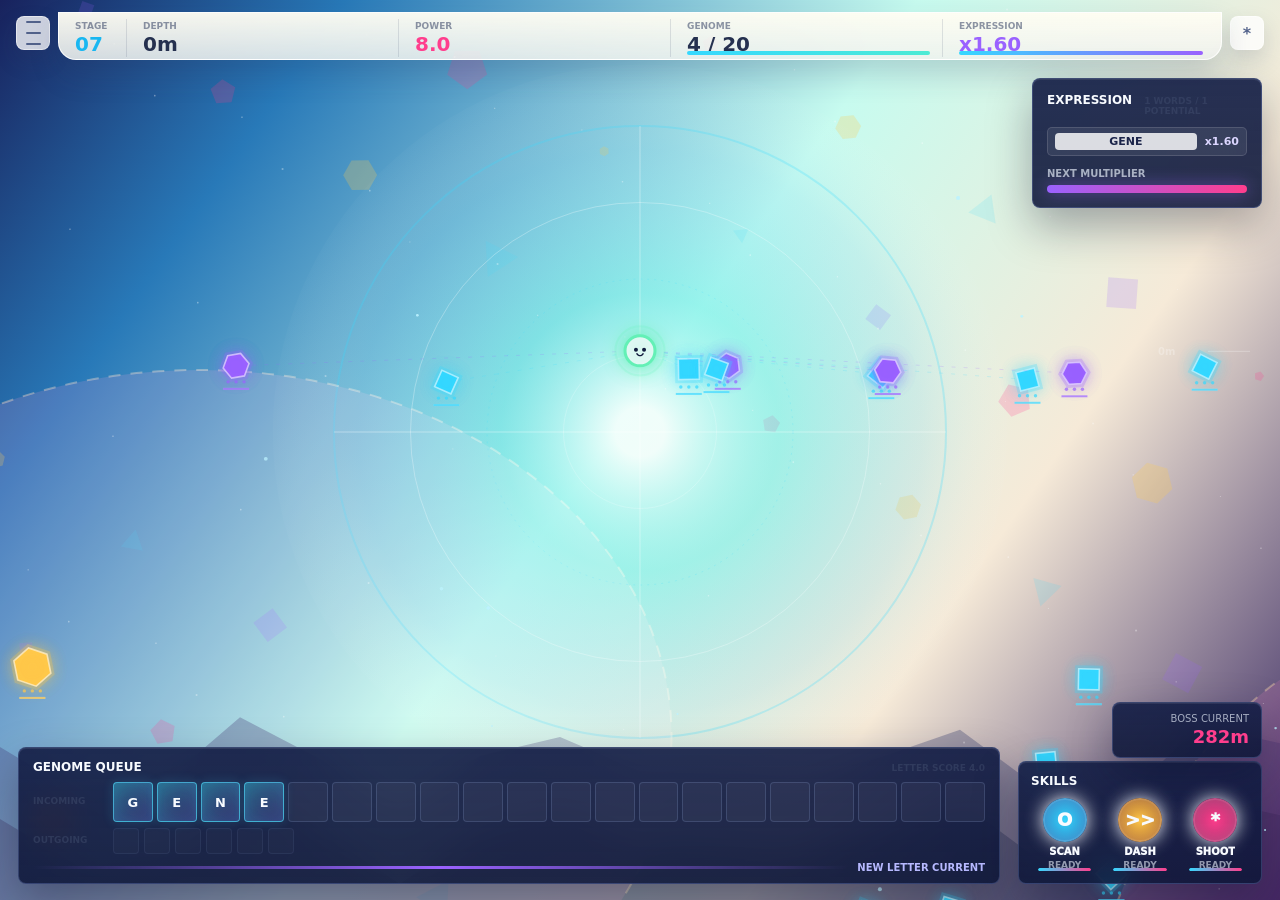
==== index.html @ 0c5cd32d "Add recommendation system core" ====
<!doctype html>
<html lang="en">
<head>
  <meta charset="utf-8">
  <meta name="viewport" content="width=device-width, initial-scale=1">
  <title>Gene Current Arcade</title>
  <link rel="stylesheet" href="styles.css">
</head>
<body>
  <main class="game-shell">
    <canvas id="gameCanvas" aria-label="Gene Current game canvas"></canvas>

    <button class="hud corner-button menu-button" type="button" aria-label="Menu">
      <span></span><span></span><span></span>
    </button>
    <button class="hud corner-button settings-button" type="button" aria-label="Settings">*</button>

    <section class="hud hud-top" aria-label="Run status">
      <div class="stage-badge">
        <span>Stage</span>
        <strong>07</strong>
      </div>
      <div class="metric metric-depth">
        <span>Depth</span>
        <strong id="depthValue">0m</strong>
      </div>
      <div class="metric metric-power">
        <span>Power</span>
        <strong id="combatValue">1.0</strong>
      </div>
      <div class="metric metric-genome">
        <span>Genome</span>
        <strong id="capacityValue">0 / 20</strong>
      </div>
      <div class="metric metric-expression accent">
        <span>Expression</span>
        <strong id="multiplierValue">x1.00</strong>
      </div>
    </section>

    <section class="hud word-panel" aria-label="Expression panel">
      <div class="panel-title">
        <span>Expression</span>
        <small id="wordSummary">none yet</small>
      </div>
      <div id="wordList" class="word-list"></div>
      <div class="expression-footer">
        <span>Next multiplier</span>
        <i></i>
      </div>
    </section>

    <section class="hud genome-panel" aria-label="Genome queue">
      <div class="panel-title genome-title">
        <span>Genome Queue</span>
        <small id="letterHint">scan, choose, descend</small>
      </div>
      <div class="queue-row">
        <span class="queue-label">Incoming</span>
        <div id="genomeSlots" class="genome-slots"></div>
      </div>
      <div class="queue-row outgoing-row">
        <span class="queue-label">Outgoing</span>
        <div class="ghost-slots" aria-hidden="true">
          <span></span><span></span><span></span><span></span><span></span><span></span>
        </div>
      </div>
      <div class="letter-timer"><i></i><span>new letter current</span></div>
    </section>

    <section class="hud ability-panel" aria-label="Abilities">
      <div class="panel-title ability-title"><span>Skills</span></div>
      <button class="ability scan-ability" id="scanButton" type="button" data-ability="scan">
        <span class="icon">O</span>
        <span class="label">Scan</span>
        <span class="cooldown" id="scanCooldown">ready</span>
        <span class="meter"><i></i></span>
      </button>
      <button class="ability dash-ability" id="dashButton" type="button" data-ability="dash">
        <span class="icon">&gt;&gt;</span>
        <span class="label">Dash</span>
        <span class="cooldown" id="dashCooldown">ready</span>
        <span class="meter"><i></i></span>
      </button>
      <button class="ability shot-ability" id="shotButton" type="button" data-ability="shot">
        <span class="icon">*</span>
        <span class="label">Shoot</span>
        <span class="cooldown" id="shotCooldown">ready</span>
        <span class="meter"><i></i></span>
      </button>
    </section>

    <section class="hud boss-panel" id="bossPanel" aria-label="Boss alert">
      <span>Boss Current</span>
      <strong id="bossStatus">300m</strong>
    </section>

    <section class="toast-stack" id="toastStack" aria-live="polite"></section>

    <section class="evolution-modal" id="evolutionModal" aria-label="Evolution result">
      <div class="evolution-card">
        <small>Evolution Current</small>
        <h1 id="evolutionTitle">Genome Expanded</h1>
        <p id="evolutionBody">New letters entered the current.</p>
        <div class="reward-row" id="rewardRow"></div>
        <button id="continueButton" type="button">Dive On</button>
      </div>
    </section>
  </main>

  <script src="src/core/config.js"></script>
  <script src="src/core/utils.js"></script>
  <script src="src/core/state.js"></script>
  <script src="src/systems/words.js"></script>
  <script src="src/systems/input.js"></script>
  <script src="src/systems/map.js"></script>
  <script src="src/systems/recommendations.js"></script>
  <script src="src/systems/enemies.js"></script>
  <script src="src/systems/genome.js"></script>
  <script src="src/systems/combat.js"></script>
  <script src="src/skills/scan.js"></script>
  <script src="src/skills/dash.js"></script>
  <script src="src/skills/shot.js"></script>
  <script src="src/ui/hud.js"></script>
  <script src="src/systems/render.js"></script>
  <script src="src/game.js"></script>
</body>
</html>
---- styles.css ----
:root {
  --ink: #f8fbff;
  --navy: #111a3d;
  --panel: rgba(15, 24, 55, 0.88);
  --panel-soft: rgba(22, 36, 75, 0.72);
  --cream: rgba(255, 250, 236, 0.9);
  --line: rgba(255, 255, 255, 0.22);
  --muted: rgba(237, 244, 255, 0.66);
  --cyan: #35d8ff;
  --teal: #4debd4;
  --pink: #ff3e8d;
  --purple: #9a62ff;
  --gold: #ffc84a;
  --orange: #ff8a38;
  --danger: #ff315e;
  --shadow: rgba(11, 15, 42, 0.34);
}

* { box-sizing: border-box; }

html,
body {
  width: 100%;
  height: 100%;
  margin: 0;
  overflow: hidden;
  background: #111a3d;
  color: var(--ink);
  font-family: Inter, ui-sans-serif, system-ui, -apple-system, BlinkMacSystemFont, "Segoe UI", sans-serif;
}

button { font: inherit; }

.game-shell {
  position: relative;
  width: 100vw;
  height: 100vh;
  min-width: 320px;
  min-height: 560px;
  background: #111a3d;
}

#gameCanvas {
  position: absolute;
  inset: 0;
  width: 100%;
  height: 100%;
  display: block;
  cursor: crosshair;
}

.hud {
  position: absolute;
  z-index: 4;
  color: var(--ink);
  user-select: none;
  pointer-events: none;
}

.corner-button {
  top: 16px;
  display: grid;
  place-items: center;
  width: 34px;
  height: 34px;
  border: 1px solid rgba(255, 255, 255, 0.48);
  border-radius: 8px;
  color: #52628b;
  background: rgba(255, 255, 255, 0.78);
  box-shadow: 0 10px 22px rgba(48, 58, 95, 0.18);
  pointer-events: auto;
}

.menu-button { left: 16px; gap: 3px; }
.menu-button span {
  display: block;
  width: 15px;
  height: 2px;
  border-radius: 999px;
  background: #52628b;
}
.settings-button { right: 16px; font-weight: 900; }

.hud-top {
  top: 12px;
  left: 58px;
  right: 58px;
  height: 48px;
  display: grid;
  grid-template-columns: 62px repeat(4, minmax(112px, 1fr));
  gap: 6px;
  padding: 6px;
  border-radius: 0 0 18px 18px;
  color: #24304e;
  background: linear-gradient(180deg, rgba(255, 253, 242, 0.96), rgba(238, 241, 238, 0.88));
  border: 1px solid rgba(255, 255, 255, 0.9);
  box-shadow: 0 14px 30px rgba(39, 50, 91, 0.2);
}

.stage-badge,
.metric {
  position: relative;
  min-width: 0;
  display: grid;
  align-content: center;
  padding: 3px 10px;
  border-right: 1px solid rgba(74, 88, 120, 0.16);
}

.metric:last-child { border-right: 0; }

.stage-badge span,
.metric span,
.panel-title small,
.evolution-card small,
.queue-label,
.cooldown {
  display: block;
  color: rgba(60, 73, 105, 0.58);
  font-size: 9px;
  line-height: 1.1;
  font-weight: 850;
  text-transform: uppercase;
}

.stage-badge strong,
.metric strong {
  display: block;
  margin-top: 2px;
  color: #25304f;
  font-size: 20px;
  line-height: 1;
  font-weight: 900;
  letter-spacing: 0;
}

.stage-badge strong { color: #19b7f1; }
.metric-power strong { color: var(--pink); }
.metric-expression strong { color: var(--purple); }
.metric-genome::after,
.metric-expression::after {
  content: "";
  position: absolute;
  left: 10px;
  right: 12px;
  bottom: 2px;
  height: 4px;
  border-radius: 999px;
  background: linear-gradient(90deg, var(--cyan), var(--purple));
}
.metric-genome::after { background: linear-gradient(90deg, var(--cyan), var(--teal)); }

.word-panel,
.genome-panel,
.ability-panel,
.boss-panel,
.toast,
.evolution-card {
  background: linear-gradient(180deg, rgba(20, 30, 70, 0.92), rgba(13, 22, 56, 0.88));
  border: 1px solid rgba(156, 184, 255, 0.22);
  box-shadow: 0 18px 44px var(--shadow), inset 0 1px 0 rgba(255, 255, 255, 0.08);
  backdrop-filter: blur(16px);
}

.panel-title {
  display: flex;
  align-items: baseline;
  justify-content: space-between;
  gap: 12px;
  margin-bottom: 10px;
}

.panel-title span {
  color: #f8fbff;
  font-size: 12px;
  font-weight: 900;
  text-transform: uppercase;
}

.word-panel {
  top: 78px;
  right: 18px;
  width: min(230px, calc(100vw - 36px));
  max-height: 42vh;
  padding: 14px;
  border-radius: 8px;
  overflow: hidden;
}

.word-list {
  display: grid;
  gap: 7px;
  max-height: calc(42vh - 92px);
  overflow: hidden;
}

.word-chip {
  display: grid;
  grid-template-columns: 1fr auto;
  align-items: center;
  gap: 8px;
  min-height: 26px;
  max-width: 100%;
  padding: 5px 7px;
  border-radius: 5px;
  color: var(--ink);
  background: rgba(255, 255, 255, 0.08);
  border: 1px solid rgba(255, 255, 255, 0.13);
  font-size: 11px;
  font-weight: 850;
  white-space: nowrap;
}

.word-chip span:first-child {
  display: inline-grid;
  place-items: center;
  min-width: 26px;
  padding: 2px 5px;
  border-radius: 4px;
  color: #1b244a;
  background: rgba(255, 255, 255, 0.82);
  text-transform: uppercase;
}

.word-chip.skill { border-color: rgba(53, 216, 255, 0.48); }
.word-chip.visual { border-color: rgba(255, 200, 74, 0.5); }
.word-chip .mult { color: #dcd6ff; font-weight: 900; }

.expression-footer {
  margin-top: 12px;
  color: var(--muted);
  font-size: 10px;
  font-weight: 850;
  text-transform: uppercase;
}
.expression-footer i {
  display: block;
  height: 8px;
  margin-top: 6px;
  border-radius: 999px;
  background: linear-gradient(90deg, var(--purple), var(--pink));
  box-shadow: 0 0 16px rgba(154, 98, 255, 0.5);
}

.genome-panel {
  left: 18px;
  right: 280px;
  bottom: 16px;
  min-height: 112px;
  padding: 12px 14px 10px;
  border-radius: 8px;
}

.genome-title { margin-bottom: 8px; }
.queue-row {
  display: grid;
  grid-template-columns: 72px 1fr;
  align-items: center;
  gap: 8px;
  margin-bottom: 6px;
}

.genome-slots {
  display: grid;
  grid-template-columns: repeat(var(--capacity, 20), minmax(13px, 1fr));
  gap: 4px;
}

.gene-slot,
.ghost-slots span {
  display: grid;
  place-items: center;
  min-width: 0;
  aspect-ratio: 1 / 1;
  border-radius: 4px;
  color: rgba(224, 236, 255, 0.42);
  background: rgba(255, 255, 255, 0.045);
  border: 1px solid rgba(145, 170, 222, 0.2);
  font-size: 13px;
  font-weight: 900;
  line-height: 1;
}

.gene-slot.filled {
  color: #f8fbff;
  background: linear-gradient(145deg, rgba(66, 230, 255, 0.32), rgba(154, 98, 255, 0.2));
  border-color: rgba(79, 226, 255, 0.64);
  box-shadow: inset 0 0 16px rgba(53, 216, 255, 0.18), 0 0 12px rgba(53, 216, 255, 0.16);
}

.gene-slot.locked {
  color: #111a3d;
  background: linear-gradient(145deg, rgba(255, 200, 74, 0.92), rgba(77, 235, 212, 0.58));
  border-color: rgba(255, 255, 255, 0.82);
  box-shadow: inset 0 0 12px rgba(255, 255, 255, 0.34), 0 0 16px rgba(255, 200, 74, 0.38);
}

.gene-slot.new { animation: pop-in 360ms ease-out; }

.ghost-slots {
  display: grid;
  grid-template-columns: repeat(6, 26px);
  gap: 5px;
  opacity: 0.45;
}

.letter-timer {
  display: grid;
  grid-template-columns: 1fr auto;
  align-items: center;
  gap: 10px;
  margin-top: 8px;
  color: #b7b9ff;
  font-size: 10px;
  font-weight: 850;
  text-transform: uppercase;
}
.letter-timer i {
  height: 3px;
  border-radius: 999px;
  background: linear-gradient(90deg, transparent, var(--purple), transparent);
}

.ability-panel {
  right: 18px;
  bottom: 16px;
  display: grid;
  grid-template-columns: repeat(3, 1fr);
  gap: 8px;
  width: 244px;
  min-height: 112px;
  padding: 12px;
  border-radius: 8px;
  pointer-events: auto;
}
.ability-title { grid-column: 1 / -1; margin-bottom: 0; }

.ability {
  position: relative;
  display: grid;
  justify-items: center;
  align-content: start;
  gap: 4px;
  min-width: 0;
  min-height: 70px;
  padding: 2px 3px 0;
  border: 0;
  color: var(--ink);
  background: transparent;
  cursor: pointer;
}
.ability:disabled { cursor: default; opacity: 0.45; }
.ability .icon {
  display: grid;
  place-items: center;
  width: 44px;
  height: 44px;
  border-radius: 50%;
  color: #f8fbff;
  font-size: 18px;
  font-weight: 950;
  line-height: 1;
  border: 2px solid rgba(255, 255, 255, 0.22);
  box-shadow: inset 0 0 16px rgba(255, 255, 255, 0.12), 0 0 18px rgba(255, 255, 255, 0.12);
}
.scan-ability .icon { background: radial-gradient(circle, #35d8ff, #126bb8); }
.dash-ability .icon { background: radial-gradient(circle, #ffc84a, #a95a16); }
.shot-ability .icon { background: radial-gradient(circle, #ff3e8d, #9f1b5d); }
.ability.ready .icon { box-shadow: inset 0 0 18px rgba(255, 255, 255, 0.24), 0 0 18px currentColor; }
.ability .label {
  min-width: 0;
  overflow: hidden;
  text-overflow: ellipsis;
  color: #f8fbff;
  font-size: 10px;
  font-weight: 950;
  text-transform: uppercase;
}
.ability .cooldown { color: rgba(237, 244, 255, 0.58); font-size: 9px; }
.ability .meter {
  position: absolute;
  left: 7px;
  right: 7px;
  bottom: 0;
  height: 3px;
  border-radius: 999px;
  background: rgba(255, 255, 255, 0.1);
  overflow: hidden;
}
.ability .meter i {
  display: block;
  width: var(--charge, 0%);
  height: 100%;
  border-radius: inherit;
  background: linear-gradient(90deg, var(--cyan), var(--pink));
}

.boss-panel {
  right: 18px;
  bottom: 142px;
  min-width: 150px;
  padding: 10px 12px;
  border-radius: 8px;
  text-align: right;
}
.boss-panel span { display: block; color: var(--muted); font-size: 10px; text-transform: uppercase; }
.boss-panel strong { display: block; margin-top: 2px; color: var(--pink); font-size: 18px; }

.toast-stack {
  position: absolute;
  z-index: 7;
  left: 50%;
  top: 74px;
  display: grid;
  gap: 8px;
  width: min(360px, calc(100vw - 32px));
  transform: translateX(-50%);
  pointer-events: none;
}
.toast { padding: 10px 12px; border-radius: 8px; animation: toast-in 220ms ease-out; }
.toast strong { display: block; font-size: 13px; }
.toast span { display: block; margin-top: 2px; color: var(--muted); font-size: 12px; }

.evolution-modal {
  position: absolute;
  inset: 0;
  z-index: 10;
  display: none;
  place-items: center;
  padding: 24px;
  background: radial-gradient(circle at 50% 45%, rgba(68, 231, 235, 0.2), rgba(16, 22, 61, 0.82) 48%, rgba(8, 12, 34, 0.92));
}
.evolution-modal.show { display: grid; }
.evolution-card {
  width: min(520px, 100%);
  padding: 26px;
  border-radius: 8px;
  text-align: center;
}
.evolution-card h1 {
  margin: 6px 0 8px;
  color: #f8fbff;
  font-size: clamp(28px, 5vw, 42px);
  line-height: 1;
  letter-spacing: 0;
}
.evolution-card p {
  margin: 0 auto 16px;
  max-width: 34rem;
  color: var(--muted);
  font-size: 14px;
  line-height: 1.5;
}
.reward-row {
  display: flex;
  flex-wrap: wrap;
  justify-content: center;
  gap: 8px;
  margin-bottom: 18px;
}
.reward-pill {
  padding: 8px 10px;
  border-radius: 7px;
  color: var(--ink);
  background: rgba(255, 255, 255, 0.08);
  border: 1px solid rgba(255, 255, 255, 0.12);
  font-size: 13px;
  font-weight: 850;
}
#continueButton {
  min-width: 120px;
  min-height: 40px;
  border: 0;
  border-radius: 7px;
  color: #111a3d;
  background: linear-gradient(135deg, var(--cyan), var(--gold), var(--pink));
  font-weight: 900;
  cursor: pointer;
}

@keyframes pop-in {
  0% { transform: scale(0.68); opacity: 0.3; }
  72% { transform: scale(1.1); }
  100% { transform: scale(1); opacity: 1; }
}
@keyframes toast-in {
  from { transform: translateY(-8px); opacity: 0; }
  to { transform: translateY(0); opacity: 1; }
}

@media (max-width: 900px) {
  .hud-top {
    left: 54px;
    right: 54px;
    grid-template-columns: 50px repeat(4, minmax(0, 1fr));
  }
  .metric strong, .stage-badge strong { font-size: 16px; }
  .word-panel { top: 70px; right: 12px; width: 210px; }
  .genome-panel { right: 12px; bottom: 132px; left: 12px; min-height: 96px; }
  .ability-panel { right: 12px; left: 12px; bottom: 12px; width: auto; }
  .boss-panel { display: none; }
}

@media (max-width: 560px) {
  .hud-top {
    top: 10px;
    left: 48px;
    right: 48px;
    height: auto;
    grid-template-columns: repeat(2, minmax(0, 1fr));
    border-radius: 12px;
  }
  .stage-badge { display: none; }
  .metric { min-height: 38px; padding: 5px 7px; }
  .word-panel { left: 12px; width: auto; max-height: 118px; }
  .word-list { display: flex; flex-wrap: wrap; max-height: 40px; }
  .queue-row { grid-template-columns: 58px 1fr; }
  .queue-label { font-size: 8px; }
  .gene-slot { font-size: 10px; }
  .genome-slots { gap: 3px; }
}
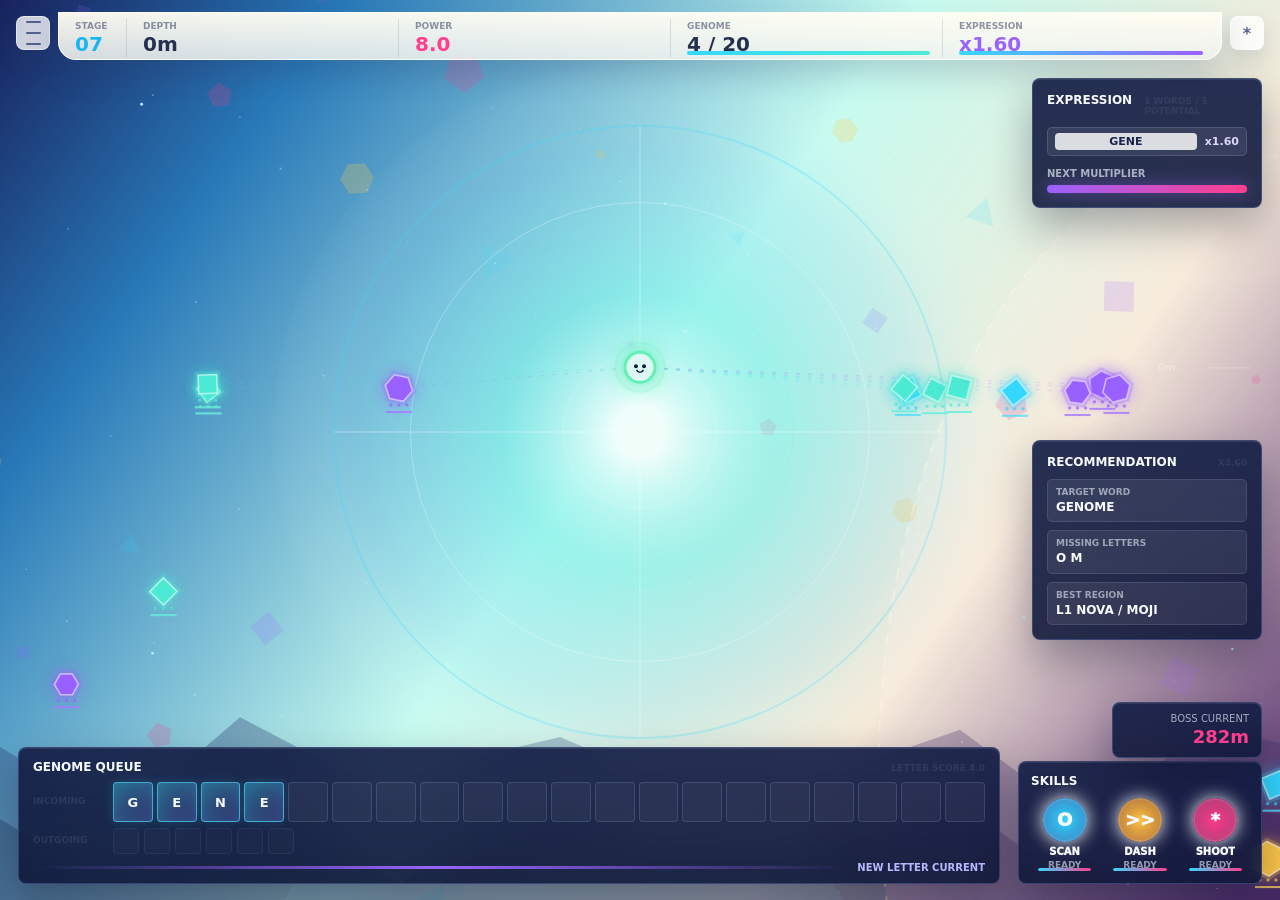
==== commit d564e8f1: "Add recommendation HUD" ====
--- a/index.html
+++ b/index.html
@@ -47,6 +47,18 @@
       <div class="expression-footer">
         <span>Next multiplier</span>
         <i></i>
+      </div>
+    </section>
+
+    <section class="hud recommendation-panel" aria-label="Recommendation panel">
+      <div class="panel-title">
+        <span>Recommendation</span>
+        <small id="recommendationSummary">route hint</small>
+      </div>
+      <div class="recommendation-list">
+        <div><span>Target word</span><strong id="targetWord">none</strong></div>
+        <div><span>Missing letters</span><strong id="missingLetters">-</strong></div>
+        <div><span>Best region</span><strong id="bestRegion">scan nearby zones</strong></div>
       </div>
     </section>
 
--- a/styles.css
+++ b/styles.css
@@ -151,6 +151,7 @@
 .metric-genome::after { background: linear-gradient(90deg, var(--cyan), var(--teal)); }
 
 .word-panel,
+.recommendation-panel,
 .genome-panel,
 .ability-panel,
 .boss-panel,
@@ -187,11 +188,52 @@
   overflow: hidden;
 }
 
+.recommendation-panel {
+  top: min(440px, 52vh);
+  right: 18px;
+  width: min(230px, calc(100vw - 36px));
+  padding: 14px;
+  border-radius: 8px;
+}
+
 .word-list {
   display: grid;
   gap: 7px;
   max-height: calc(42vh - 92px);
   overflow: hidden;
+}
+
+.recommendation-list {
+  display: grid;
+  gap: 8px;
+}
+
+.recommendation-list div {
+  display: grid;
+  gap: 3px;
+  min-width: 0;
+  padding: 7px 8px;
+  border-radius: 5px;
+  background: rgba(255, 255, 255, 0.075);
+  border: 1px solid rgba(255, 255, 255, 0.1);
+}
+
+.recommendation-list span {
+  color: rgba(237, 244, 255, 0.58);
+  font-size: 9px;
+  font-weight: 850;
+  text-transform: uppercase;
+}
+
+.recommendation-list strong {
+  min-width: 0;
+  overflow: hidden;
+  text-overflow: ellipsis;
+  color: #f8fbff;
+  font-size: 12px;
+  font-weight: 900;
+  line-height: 1.2;
+  white-space: nowrap;
 }
 
 .word-chip {
@@ -496,6 +538,7 @@
   }
   .metric strong, .stage-badge strong { font-size: 16px; }
   .word-panel { top: 70px; right: 12px; width: 210px; }
+  .recommendation-panel { top: 262px; right: 12px; width: 210px; }
   .genome-panel { right: 12px; bottom: 132px; left: 12px; min-height: 96px; }
   .ability-panel { right: 12px; left: 12px; bottom: 12px; width: auto; }
   .boss-panel { display: none; }
@@ -513,6 +556,8 @@
   .stage-badge { display: none; }
   .metric { min-height: 38px; padding: 5px 7px; }
   .word-panel { left: 12px; width: auto; max-height: 118px; }
+  .recommendation-panel { top: 196px; left: 12px; right: 12px; width: auto; }
+  .recommendation-list { grid-template-columns: repeat(3, minmax(0, 1fr)); }
   .word-list { display: flex; flex-wrap: wrap; max-height: 40px; }
   .queue-row { grid-template-columns: 58px 1fr; }
   .queue-label { font-size: 8px; }
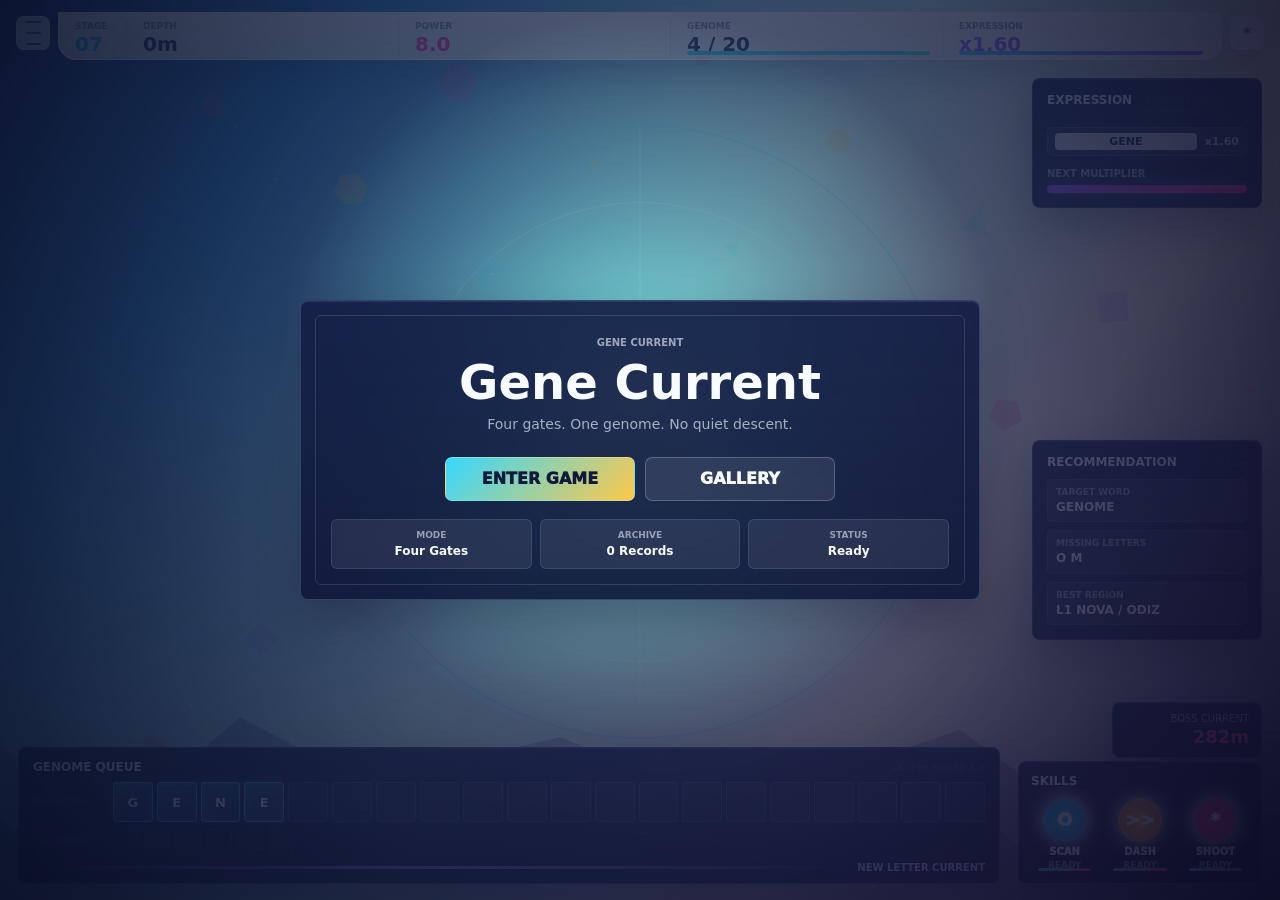
==== commit d90826d4: "Add start and gallery shell" ====
--- a/index.html
+++ b/index.html
@@ -14,6 +14,23 @@
       <span></span><span></span><span></span>
     </button>
     <button class="hud corner-button settings-button" type="button" aria-label="Settings">*</button>
+
+    <section class="start-screen show" id="startScreen" aria-label="Start menu">
+      <div class="start-card">
+        <small>Gene Current</small>
+        <h1>Gene Current</h1>
+        <p>Four gates. One genome. No quiet descent.</p>
+        <div class="start-actions" aria-label="Main actions">
+          <button class="start-action primary" id="enterGameButton" type="button">Enter Game</button>
+          <button class="start-action secondary" id="openGalleryButton" type="button">Gallery</button>
+        </div>
+        <div class="start-readout" aria-label="Run frame">
+          <span><b>Mode</b><strong>Four Gates</strong></span>
+          <span><b>Archive</b><strong id="galleryCount">0 Records</strong></span>
+          <span><b>Status</b><strong>Ready</strong></span>
+        </div>
+      </div>
+    </section>
 
     <section class="hud hud-top" aria-label="Run status">
       <div class="stage-badge">
@@ -118,6 +135,19 @@
         <button id="continueButton" type="button">Dive On</button>
       </div>
     </section>
+
+    <section class="gallery-modal" id="galleryModal" aria-label="Run gallery" aria-hidden="true">
+      <div class="gallery-card">
+        <header class="gallery-header">
+          <div>
+            <small>Run Archive</small>
+            <h2>Gallery</h2>
+          </div>
+          <button class="gallery-close" id="closeGalleryButton" type="button" aria-label="Close gallery">x</button>
+        </header>
+        <div class="gallery-grid" id="galleryGrid"></div>
+      </div>
+    </section>
   </main>
 
   <script src="src/core/config.js"></script>
--- a/styles.css
+++ b/styles.css
@@ -156,7 +156,9 @@
 .ability-panel,
 .boss-panel,
 .toast,
-.evolution-card {
+.evolution-card,
+.start-card,
+.gallery-card {
   background: linear-gradient(180deg, rgba(20, 30, 70, 0.92), rgba(13, 22, 56, 0.88));
   border: 1px solid rgba(156, 184, 255, 0.22);
   box-shadow: 0 18px 44px var(--shadow), inset 0 1px 0 rgba(255, 255, 255, 0.08);
@@ -463,6 +465,198 @@
 .toast strong { display: block; font-size: 13px; }
 .toast span { display: block; margin-top: 2px; color: var(--muted); font-size: 12px; }
 
+.start-screen,
+.gallery-modal {
+  position: absolute;
+  inset: 0;
+  z-index: 11;
+  display: none;
+  place-items: center;
+  padding: 24px;
+  background:
+    radial-gradient(circle at 50% 42%, rgba(77, 235, 212, 0.22), rgba(17, 26, 61, 0.72) 44%, rgba(8, 12, 34, 0.92)),
+    linear-gradient(135deg, rgba(53, 216, 255, 0.2), rgba(255, 62, 141, 0.16));
+}
+.start-screen.show,
+.gallery-modal.show { display: grid; }
+
+.start-card {
+  position: relative;
+  width: min(680px, 100%);
+  padding: 30px;
+  border-radius: 8px;
+  text-align: center;
+  overflow: hidden;
+}
+.start-card::before {
+  content: "";
+  position: absolute;
+  inset: 14px;
+  border: 1px solid rgba(255, 255, 255, 0.12);
+  border-radius: 6px;
+  pointer-events: none;
+}
+.start-card small,
+.gallery-header small {
+  color: rgba(237, 244, 255, 0.62);
+  font-size: 10px;
+  font-weight: 900;
+  text-transform: uppercase;
+}
+.start-card h1 {
+  margin: 8px 0;
+  color: #f8fbff;
+  font-size: 48px;
+  line-height: 1;
+  letter-spacing: 0;
+}
+.start-card p {
+  margin: 0 auto 22px;
+  max-width: 28rem;
+  color: var(--muted);
+  font-size: 14px;
+  line-height: 1.45;
+}
+.start-actions {
+  position: relative;
+  z-index: 1;
+  display: grid;
+  grid-template-columns: repeat(2, minmax(0, 1fr));
+  gap: 10px;
+  margin: 0 auto 18px;
+  max-width: 390px;
+}
+.start-action {
+  min-height: 44px;
+  border-radius: 7px;
+  border: 1px solid rgba(255, 255, 255, 0.22);
+  color: #f8fbff;
+  font-weight: 950;
+  text-transform: uppercase;
+  cursor: pointer;
+}
+.start-action.primary {
+  color: #111a3d;
+  background: linear-gradient(135deg, var(--cyan), var(--gold));
+}
+.start-action.secondary {
+  background: rgba(255, 255, 255, 0.09);
+}
+.start-readout {
+  display: grid;
+  grid-template-columns: repeat(3, minmax(0, 1fr));
+  gap: 8px;
+}
+.start-readout span {
+  display: grid;
+  gap: 4px;
+  min-width: 0;
+  padding: 10px;
+  border-radius: 6px;
+  background: rgba(255, 255, 255, 0.075);
+  border: 1px solid rgba(255, 255, 255, 0.1);
+}
+.start-readout b {
+  color: rgba(237, 244, 255, 0.56);
+  font-size: 9px;
+  text-transform: uppercase;
+}
+.start-readout strong {
+  overflow: hidden;
+  color: #f8fbff;
+  font-size: 12px;
+  text-overflow: ellipsis;
+  white-space: nowrap;
+}
+
+.gallery-modal { z-index: 12; }
+.gallery-card {
+  width: min(760px, 100%);
+  max-height: min(720px, calc(100vh - 48px));
+  padding: 22px;
+  border-radius: 8px;
+  overflow: hidden;
+}
+.gallery-header {
+  display: flex;
+  align-items: center;
+  justify-content: space-between;
+  gap: 16px;
+  margin-bottom: 16px;
+}
+.gallery-header h2 {
+  margin: 3px 0 0;
+  color: #f8fbff;
+  font-size: 28px;
+  line-height: 1;
+}
+.gallery-close {
+  display: grid;
+  place-items: center;
+  width: 34px;
+  height: 34px;
+  border: 1px solid rgba(255, 255, 255, 0.24);
+  border-radius: 7px;
+  color: #f8fbff;
+  background: rgba(255, 255, 255, 0.08);
+  font-weight: 950;
+  cursor: pointer;
+}
+.gallery-grid {
+  display: grid;
+  grid-template-columns: repeat(auto-fill, minmax(160px, 1fr));
+  gap: 12px;
+  max-height: calc(100vh - 180px);
+  overflow: auto;
+}
+.gallery-empty {
+  grid-column: 1 / -1;
+  display: grid;
+  place-items: center;
+  min-height: 220px;
+  padding: 24px;
+  border-radius: 7px;
+  color: var(--muted);
+  background: rgba(255, 255, 255, 0.065);
+  border: 1px dashed rgba(255, 255, 255, 0.18);
+  text-align: center;
+}
+.gallery-empty strong {
+  color: #f8fbff;
+  font-size: 18px;
+}
+.gallery-empty span { max-width: 26rem; font-size: 13px; line-height: 1.45; }
+.gallery-item {
+  display: grid;
+  gap: 8px;
+  padding: 8px;
+  border-radius: 7px;
+  background: rgba(255, 255, 255, 0.075);
+  border: 1px solid rgba(255, 255, 255, 0.1);
+}
+.gallery-item img,
+.gallery-placeholder {
+  width: 100%;
+  aspect-ratio: 1 / 1;
+  border-radius: 6px;
+  object-fit: cover;
+  background: radial-gradient(circle, rgba(53, 216, 255, 0.36), rgba(154, 98, 255, 0.2));
+}
+.gallery-placeholder {
+  display: grid;
+  place-items: center;
+  color: rgba(248, 251, 255, 0.7);
+  font-weight: 950;
+}
+.gallery-item strong {
+  color: #f8fbff;
+  font-size: 13px;
+}
+.gallery-item span {
+  color: var(--muted);
+  font-size: 11px;
+}
+
 .evolution-modal {
   position: absolute;
   inset: 0;
@@ -553,6 +747,10 @@
     grid-template-columns: repeat(2, minmax(0, 1fr));
     border-radius: 12px;
   }
+  .start-card { padding: 24px 18px; }
+  .start-card h1 { font-size: 38px; }
+  .start-actions, .start-readout { grid-template-columns: 1fr; }
+  .gallery-card { padding: 18px; }
   .stage-badge { display: none; }
   .metric { min-height: 38px; padding: 5px 7px; }
   .word-panel { left: 12px; width: auto; max-height: 118px; }
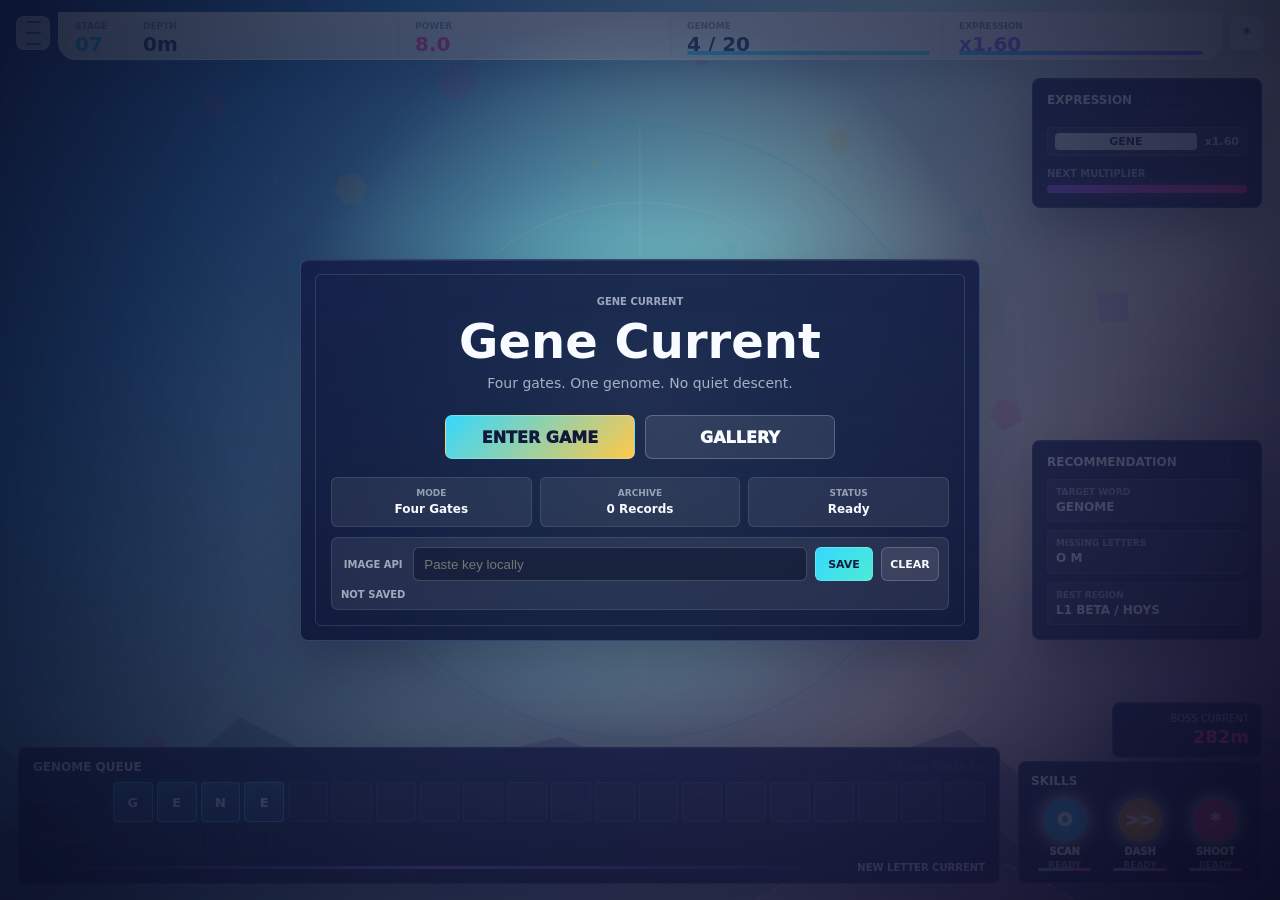
==== commit d832a8bb: "Add local image key settings" ====
--- a/index.html
+++ b/index.html
@@ -28,6 +28,13 @@
           <span><b>Mode</b><strong>Four Gates</strong></span>
           <span><b>Archive</b><strong id="galleryCount">0 Records</strong></span>
           <span><b>Status</b><strong>Ready</strong></span>
+        </div>
+        <div class="image-key-panel" aria-label="Image API settings">
+          <label for="imageKeyInput">Image API</label>
+          <input id="imageKeyInput" type="password" autocomplete="off" placeholder="Paste key locally">
+          <button id="saveImageKeyButton" type="button">Save</button>
+          <button id="clearImageKeyButton" type="button">Clear</button>
+          <span id="imageKeyStatus">not saved</span>
         </div>
       </div>
     </section>
@@ -160,6 +167,7 @@
   <script src="src/systems/enemies.js"></script>
   <script src="src/systems/genome.js"></script>
   <script src="src/systems/combat.js"></script>
+  <script src="src/systems/images.js"></script>
   <script src="src/skills/scan.js"></script>
   <script src="src/skills/dash.js"></script>
   <script src="src/skills/shot.js"></script>
--- a/styles.css
+++ b/styles.css
@@ -569,6 +569,58 @@
   white-space: nowrap;
 }
 
+.image-key-panel {
+  position: relative;
+  z-index: 1;
+  display: grid;
+  grid-template-columns: auto minmax(150px, 1fr) auto auto;
+  align-items: center;
+  gap: 8px;
+  margin-top: 10px;
+  padding: 9px;
+  border-radius: 7px;
+  background: rgba(255, 255, 255, 0.075);
+  border: 1px solid rgba(255, 255, 255, 0.1);
+}
+.image-key-panel label,
+.image-key-panel span {
+  color: rgba(237, 244, 255, 0.62);
+  font-size: 10px;
+  font-weight: 900;
+  text-transform: uppercase;
+  white-space: nowrap;
+}
+.image-key-panel input {
+  min-width: 0;
+  height: 34px;
+  border: 1px solid rgba(255, 255, 255, 0.18);
+  border-radius: 6px;
+  color: #f8fbff;
+  background: rgba(6, 12, 34, 0.44);
+  padding: 0 10px;
+  outline: none;
+}
+.image-key-panel input:focus {
+  border-color: rgba(53, 216, 255, 0.72);
+  box-shadow: 0 0 0 2px rgba(53, 216, 255, 0.14);
+}
+.image-key-panel button {
+  min-width: 58px;
+  height: 34px;
+  border: 1px solid rgba(255, 255, 255, 0.18);
+  border-radius: 6px;
+  color: #f8fbff;
+  background: rgba(255, 255, 255, 0.09);
+  font-size: 11px;
+  font-weight: 900;
+  text-transform: uppercase;
+  cursor: pointer;
+}
+.image-key-panel button:first-of-type {
+  color: #111a3d;
+  background: linear-gradient(135deg, var(--cyan), var(--teal));
+}
+
 .gallery-modal { z-index: 12; }
 .gallery-card {
   width: min(760px, 100%);
@@ -750,6 +802,8 @@
   .start-card { padding: 24px 18px; }
   .start-card h1 { font-size: 38px; }
   .start-actions, .start-readout { grid-template-columns: 1fr; }
+  .image-key-panel { grid-template-columns: 1fr 1fr; }
+  .image-key-panel label, .image-key-panel input, .image-key-panel span { grid-column: 1 / -1; }
   .gallery-card { padding: 18px; }
   .stage-badge { display: none; }
   .metric { min-height: 38px; padding: 5px 7px; }
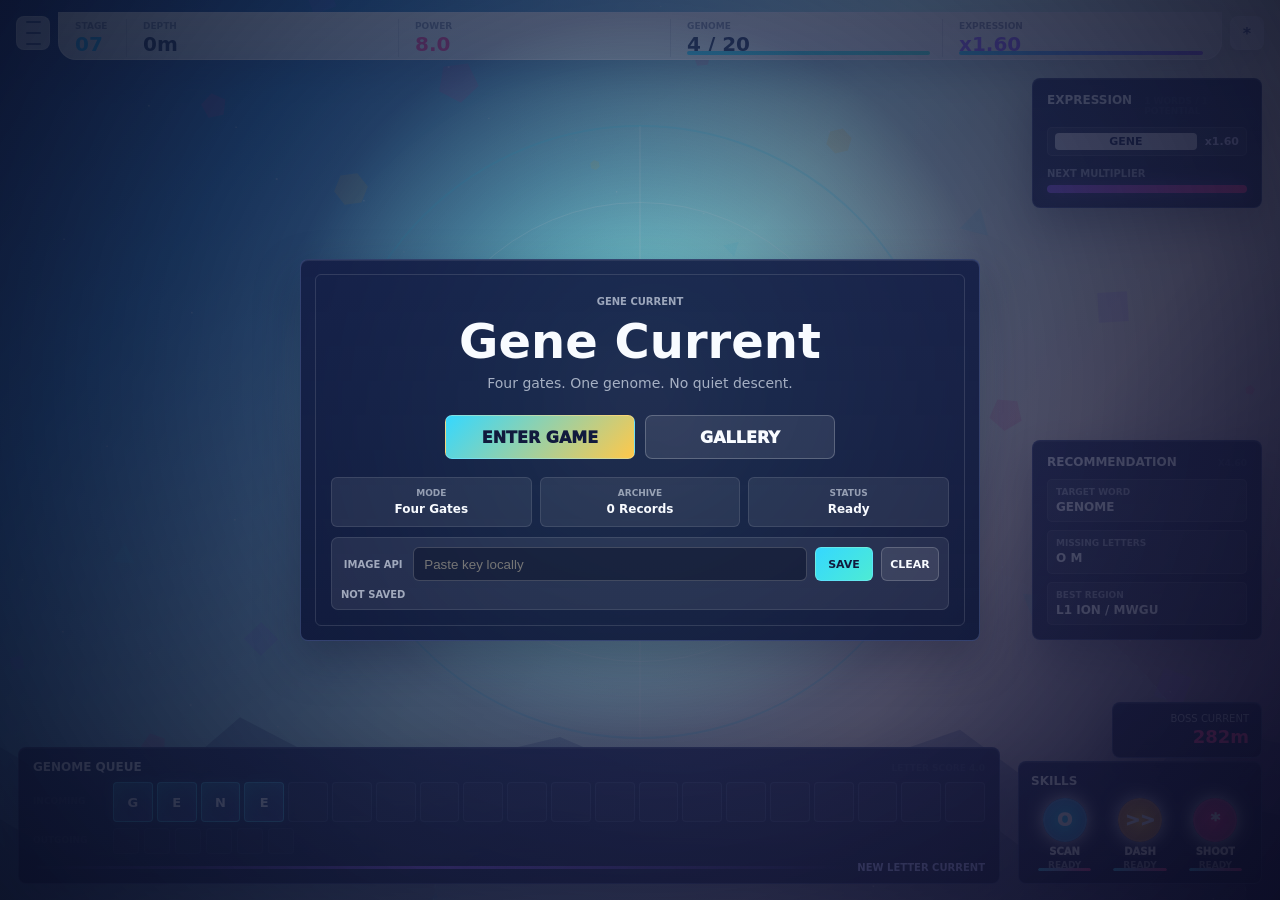
==== commit 4bd548be: "Generate clear image on final boss defeat" ====
--- a/index.html
+++ b/index.html
@@ -139,6 +139,13 @@
         <h1 id="evolutionTitle">Genome Expanded</h1>
         <p id="evolutionBody">New letters entered the current.</p>
         <div class="reward-row" id="rewardRow"></div>
+        <div class="clear-image-panel" id="clearImagePanel" aria-live="polite">
+          <div class="clear-image-preview" id="clearImagePreview"></div>
+          <div class="clear-image-copy">
+            <strong id="clearImageStatus">Final image idle</strong>
+            <span id="clearImageDetail">Waiting for clear data.</span>
+          </div>
+        </div>
         <button id="continueButton" type="button">Dive On</button>
       </div>
     </section>
--- a/styles.css
+++ b/styles.css
@@ -755,6 +755,58 @@
   font-size: 13px;
   font-weight: 850;
 }
+.clear-image-panel {
+  display: none;
+  grid-template-columns: 104px 1fr;
+  align-items: center;
+  gap: 12px;
+  margin: 0 auto 18px;
+  padding: 10px;
+  max-width: 420px;
+  border-radius: 7px;
+  background: rgba(255, 255, 255, 0.075);
+  border: 1px solid rgba(255, 255, 255, 0.12);
+  text-align: left;
+}
+.clear-image-panel.show { display: grid; }
+.clear-image-preview {
+  display: grid;
+  place-items: center;
+  width: 104px;
+  aspect-ratio: 1 / 1;
+  border-radius: 6px;
+  overflow: hidden;
+  color: rgba(248, 251, 255, 0.72);
+  background: radial-gradient(circle, rgba(53, 216, 255, 0.32), rgba(154, 98, 255, 0.2));
+  border: 1px solid rgba(255, 255, 255, 0.12);
+  font-size: 14px;
+  font-weight: 950;
+}
+.clear-image-preview img {
+  width: 100%;
+  height: 100%;
+  object-fit: cover;
+}
+.clear-image-copy {
+  display: grid;
+  gap: 4px;
+  min-width: 0;
+}
+.clear-image-copy strong {
+  color: #f8fbff;
+  font-size: 14px;
+}
+.clear-image-copy span {
+  color: var(--muted);
+  font-size: 12px;
+  line-height: 1.4;
+}
+.clear-image-panel.loading .clear-image-preview span {
+  animation: pulse-text 880ms ease-in-out infinite alternate;
+}
+.clear-image-panel.error {
+  border-color: rgba(255, 49, 94, 0.32);
+}
 #continueButton {
   min-width: 120px;
   min-height: 40px;
@@ -774,6 +826,10 @@
 @keyframes toast-in {
   from { transform: translateY(-8px); opacity: 0; }
   to { transform: translateY(0); opacity: 1; }
+}
+@keyframes pulse-text {
+  from { opacity: 0.35; }
+  to { opacity: 1; }
 }
 
 @media (max-width: 900px) {
@@ -804,6 +860,8 @@
   .start-actions, .start-readout { grid-template-columns: 1fr; }
   .image-key-panel { grid-template-columns: 1fr 1fr; }
   .image-key-panel label, .image-key-panel input, .image-key-panel span { grid-column: 1 / -1; }
+  .clear-image-panel { grid-template-columns: 1fr; text-align: center; }
+  .clear-image-preview { width: min(160px, 100%); margin: 0 auto; }
   .gallery-card { padding: 18px; }
   .stage-badge { display: none; }
   .metric { min-height: 38px; padding: 5px 7px; }
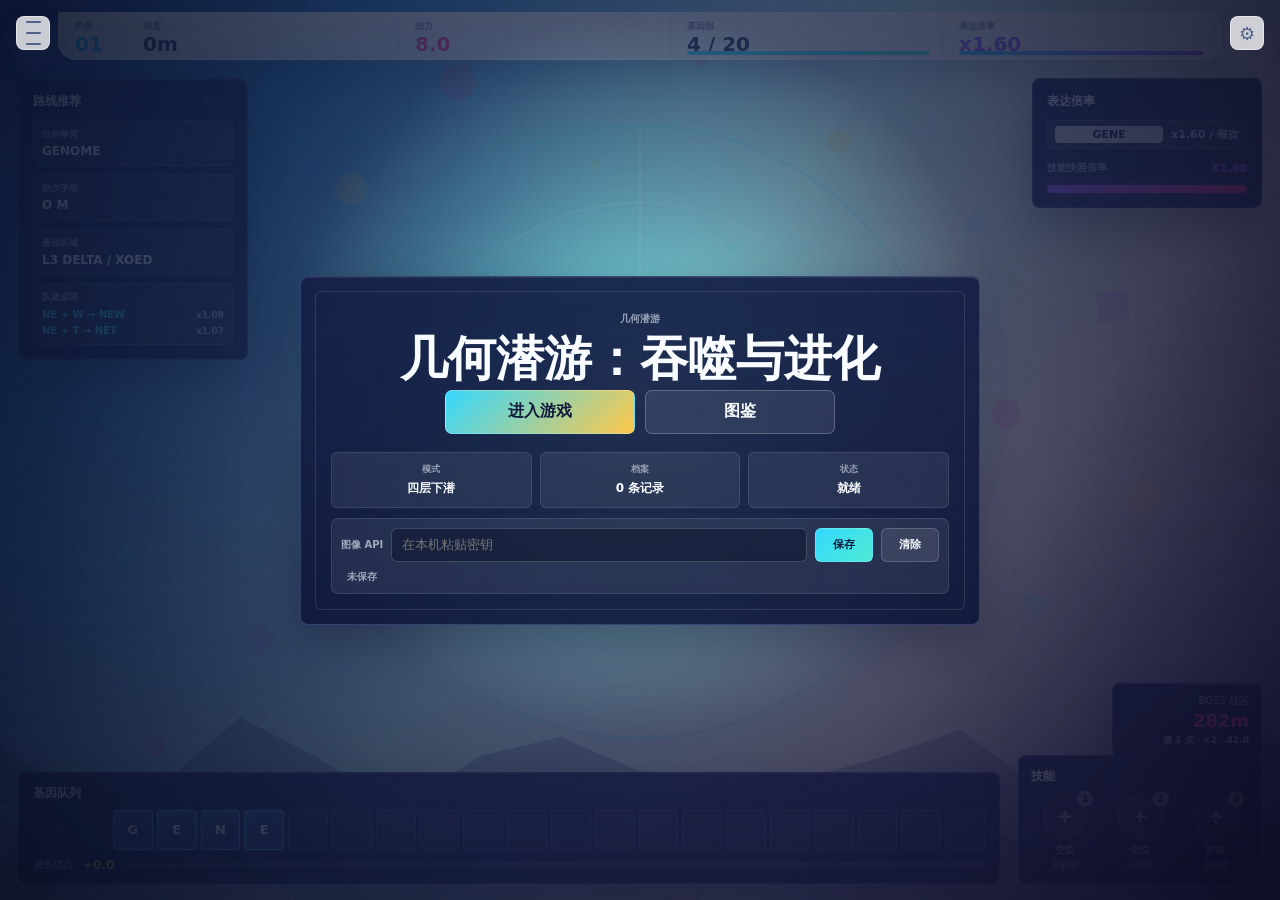
==== commit 10f68570: "Publish game baseline" ====
--- a/index.html
+++ b/index.html
@@ -1,152 +1,164 @@
 <!doctype html>
-<html lang="en">
+<html lang="zh-CN">
 <head>
   <meta charset="utf-8">
   <meta name="viewport" content="width=device-width, initial-scale=1">
-  <title>Gene Current Arcade</title>
-  <link rel="stylesheet" href="styles.css">
+  <title>几何潜游：吞噬与进化</title>
+  <link rel="stylesheet" href="styles.css?v=20260726-3">
 </head>
 <body>
   <main class="game-shell">
-    <canvas id="gameCanvas" aria-label="Gene Current game canvas"></canvas>
+    <canvas id="gameCanvas" aria-label="Geometric Dive game canvas"></canvas>
 
     <button class="hud corner-button menu-button" type="button" aria-label="Menu">
       <span></span><span></span><span></span>
     </button>
-    <button class="hud corner-button settings-button" type="button" aria-label="Settings">*</button>
+    <button class="hud corner-button settings-button" type="button" aria-label="Settings" title="Settings">⚙</button>
 
     <section class="start-screen show" id="startScreen" aria-label="Start menu">
       <div class="start-card">
-        <small>Gene Current</small>
-        <h1>Gene Current</h1>
-        <p>Four gates. One genome. No quiet descent.</p>
+        <small data-i18n="brandShort" data-i18n-en="Geometric Dive">几何潜游</small>
+        <h1 data-i18n="gameTitle" data-i18n-en="Geometric Dive: Consume & Evolve">几何潜游：吞噬与进化</h1>
         <div class="start-actions" aria-label="Main actions">
-          <button class="start-action primary" id="enterGameButton" type="button">Enter Game</button>
-          <button class="start-action secondary" id="openGalleryButton" type="button">Gallery</button>
+          <button class="start-action primary" id="enterGameButton" type="button" data-i18n="enterGame" data-i18n-en="Enter Game">Enter Game</button>
+          <button class="start-action secondary" id="openGalleryButton" type="button" data-i18n="gallery" data-i18n-en="Gallery">Gallery</button>
         </div>
         <div class="start-readout" aria-label="Run frame">
-          <span><b>Mode</b><strong>Four Gates</strong></span>
-          <span><b>Archive</b><strong id="galleryCount">0 Records</strong></span>
-          <span><b>Status</b><strong>Ready</strong></span>
+          <span><b data-i18n="mode" data-i18n-en="Mode">Mode</b><strong data-i18n="fourGates" data-i18n-en="Four Gates">Four Gates</strong></span>
+          <span><b data-i18n="archive" data-i18n-en="Archive">Archive</b><strong id="galleryCount">0 Records</strong></span>
+          <span><b data-i18n="status" data-i18n-en="Status">Status</b><strong data-i18n="ready" data-i18n-en="Ready">Ready</strong></span>
         </div>
         <div class="image-key-panel" aria-label="Image API settings">
-          <label for="imageKeyInput">Image API</label>
+          <label for="imageKeyInput" data-i18n="imageApi" data-i18n-en="Image API">图像 API</label>
           <input id="imageKeyInput" type="password" autocomplete="off" placeholder="Paste key locally">
-          <button id="saveImageKeyButton" type="button">Save</button>
-          <button id="clearImageKeyButton" type="button">Clear</button>
-          <span id="imageKeyStatus">not saved</span>
+          <button id="saveImageKeyButton" type="button" data-i18n="save" data-i18n-en="Save">保存</button>
+          <button id="clearImageKeyButton" type="button" data-i18n="clear" data-i18n-en="Clear">清除</button>
+          <span id="imageKeyStatus" data-i18n="notSaved" data-i18n-en="not saved">未保存</span>
         </div>
       </div>
     </section>
 
     <section class="hud hud-top" aria-label="Run status">
       <div class="stage-badge">
-        <span>Stage</span>
-        <strong>07</strong>
+        <span data-i18n="stage" data-i18n-en="Stage">Stage</span>
+        <strong id="stageValue">01</strong>
       </div>
       <div class="metric metric-depth">
-        <span>Depth</span>
+        <span data-i18n="depth" data-i18n-en="Depth">Depth</span>
         <strong id="depthValue">0m</strong>
       </div>
       <div class="metric metric-power">
-        <span>Power</span>
+        <span data-i18n="power" data-i18n-en="Power">Power</span>
         <strong id="combatValue">1.0</strong>
       </div>
       <div class="metric metric-genome">
-        <span>Genome</span>
+        <span data-i18n="genome" data-i18n-en="Genome">Genome</span>
         <strong id="capacityValue">0 / 20</strong>
       </div>
       <div class="metric metric-expression accent">
-        <span>Expression</span>
+        <span data-i18n="expression" data-i18n-en="Expression">Expression</span>
         <strong id="multiplierValue">x1.00</strong>
       </div>
     </section>
 
     <section class="hud word-panel" aria-label="Expression panel">
       <div class="panel-title">
-        <span>Expression</span>
+        <span data-i18n="expression" data-i18n-en="Expression">Expression</span>
         <small id="wordSummary">none yet</small>
       </div>
       <div id="wordList" class="word-list"></div>
       <div class="expression-footer">
-        <span>Next multiplier</span>
+        <span data-i18n="skillSnapshotMultiplier" data-i18n-en="Skill snapshot multiplier">技能快照倍率</span>
+        <strong id="settledMultiplier">x1.00</strong>
         <i></i>
       </div>
     </section>
 
     <section class="hud recommendation-panel" aria-label="Recommendation panel">
       <div class="panel-title">
-        <span>Recommendation</span>
+        <span data-i18n="recommendation" data-i18n-en="Recommendation">Recommendation</span>
         <small id="recommendationSummary">route hint</small>
       </div>
       <div class="recommendation-list">
-        <div><span>Target word</span><strong id="targetWord">none</strong></div>
-        <div><span>Missing letters</span><strong id="missingLetters">-</strong></div>
-        <div><span>Best region</span><strong id="bestRegion">scan nearby zones</strong></div>
+        <div><span data-i18n="targetWord" data-i18n-en="Target word">Target word</span><strong id="targetWord">none</strong></div>
+        <div><span data-i18n="missingLetters" data-i18n-en="Missing letters">Missing letters</span><strong id="missingLetters">-</strong></div>
+        <div><span data-i18n="bestRegion" data-i18n-en="Best region">Best region</span><strong id="bestRegion">scan nearby zones</strong></div>
+        <div class="tail-row">
+          <span data-i18n="tailWords" data-i18n-en="Tail completions">队尾成词</span>
+          <ul id="tailSuggestions" class="tail-suggestions" aria-live="polite">
+            <li class="tail-empty" data-i18n="noTailWords" data-i18n-en="No tail completions">暂无可成词</li>
+          </ul>
+        </div>
       </div>
     </section>
 
     <section class="hud genome-panel" aria-label="Genome queue">
       <div class="panel-title genome-title">
-        <span>Genome Queue</span>
+        <span data-i18n="genomeQueue" data-i18n-en="Genome Queue">Genome Queue</span>
         <small id="letterHint">scan, choose, descend</small>
       </div>
       <div class="queue-row">
-        <span class="queue-label">Incoming</span>
+        <span class="queue-label" data-i18n="incoming" data-i18n-en="Incoming">Incoming</span>
         <div id="genomeSlots" class="genome-slots"></div>
       </div>
-      <div class="queue-row outgoing-row">
-        <span class="queue-label">Outgoing</span>
-        <div class="ghost-slots" aria-hidden="true">
-          <span></span><span></span><span></span><span></span><span></span><span></span>
-        </div>
-      </div>
-      <div class="letter-timer"><i></i><span>new letter current</span></div>
+      <div class="queue-outgoing" id="outgoingRow" hidden aria-live="polite">
+        <span class="queue-label" data-i18n="outgoing" data-i18n-en="Next displaced">满队列挤出</span>
+        <strong id="outgoingLetters">-</strong>
+        <small id="outgoingHint" data-i18n="outgoingHint" data-i18n-en="The next letter starts removing unlocked factors from the left.">下一字母进入时，从左侧未锁定字母开始挤出</small>
+      </div>
+      <div class="growth-readout"><span data-i18n="growthPower" data-i18n-en="Growth power">Growth power</span><strong id="growthValue">+0.0</strong><i><b id="growthMeter"></b></i></div>
     </section>
 
     <section class="hud ability-panel" aria-label="Abilities">
-      <div class="panel-title ability-title"><span>Skills</span></div>
-      <button class="ability scan-ability" id="scanButton" type="button" data-ability="scan">
-        <span class="icon">O</span>
-        <span class="label">Scan</span>
-        <span class="cooldown" id="scanCooldown">ready</span>
+      <div class="panel-title ability-title"><span data-i18n="skills" data-i18n-en="Skills">Skills</span></div>
+      <button class="ability empty" id="skillSlot1" type="button" data-slot="0">
+        <span class="slot-key">1</span><span class="icon">+</span>
+        <span class="label">Empty</span>
+        <span class="cooldown">locked</span>
         <span class="meter"><i></i></span>
       </button>
-      <button class="ability dash-ability" id="dashButton" type="button" data-ability="dash">
-        <span class="icon">&gt;&gt;</span>
-        <span class="label">Dash</span>
-        <span class="cooldown" id="dashCooldown">ready</span>
+      <button class="ability empty" id="skillSlot2" type="button" data-slot="1">
+        <span class="slot-key">2</span><span class="icon">+</span>
+        <span class="label">Empty</span>
+        <span class="cooldown">locked</span>
         <span class="meter"><i></i></span>
       </button>
-      <button class="ability shot-ability" id="shotButton" type="button" data-ability="shot">
-        <span class="icon">*</span>
-        <span class="label">Shoot</span>
-        <span class="cooldown" id="shotCooldown">ready</span>
+      <button class="ability empty" id="skillSlot3" type="button" data-slot="2">
+        <span class="slot-key">3</span><span class="icon">+</span>
+        <span class="label">Empty</span>
+        <span class="cooldown">locked</span>
         <span class="meter"><i></i></span>
       </button>
     </section>
 
     <section class="hud boss-panel" id="bossPanel" aria-label="Boss alert">
-      <span>Boss Current</span>
+      <span data-i18n="bossCurrent" data-i18n-en="Boss Current">Boss Current</span>
       <strong id="bossStatus">300m</strong>
+      <small id="bossRequirement">第 1 关 · ×2 · 42</small>
     </section>
 
     <section class="toast-stack" id="toastStack" aria-live="polite"></section>
-
-    <section class="evolution-modal" id="evolutionModal" aria-label="Evolution result">
+    <div class="power-surge" id="powerSurge" aria-live="polite"><strong id="powerSurgeDelta"></strong><span id="powerSurgeTotal"></span></div>
+
+    <section class="evolution-modal" id="evolutionModal" aria-label="Evolution result" aria-hidden="true">
       <div class="evolution-card">
-        <small>Evolution Current</small>
-        <h1 id="evolutionTitle">Genome Expanded</h1>
-        <p id="evolutionBody">New letters entered the current.</p>
+        <small data-i18n="evolutionCurrent" data-i18n-en="Evolution Result">Evolution Result</small>
+        <h1 id="evolutionTitle" data-i18n="genomeExpandedDefault" data-i18n-en="Genome Expanded">Genome Expanded</h1>
+        <p id="evolutionBody" data-i18n="newLettersEntered" data-i18n-en="New letters entered the current genome.">New letters entered the current genome.</p>
         <div class="reward-row" id="rewardRow"></div>
+        <section class="skill-backpack" id="skillBackpack" aria-label="Skill backpack" aria-hidden="true">
+          <header><strong data-i18n="skillBackpack" data-i18n-en="Skill Backpack">Skill Backpack</strong><span data-i18n="selectThree" data-i18n-en="Select up to three skills">Select up to three skills</span></header>
+          <div class="equipped-slots" id="equippedSlots"></div>
+          <div class="skill-inventory" id="skillInventory"></div>
+        </section>
         <div class="clear-image-panel" id="clearImagePanel" aria-live="polite">
           <div class="clear-image-preview" id="clearImagePreview"></div>
           <div class="clear-image-copy">
-            <strong id="clearImageStatus">Final image idle</strong>
-            <span id="clearImageDetail">Waiting for clear data.</span>
+            <strong id="clearImageStatus" data-i18n="finalImageIdle" data-i18n-en="Final image idle">Final image idle</strong>
+            <span id="clearImageDetail" data-i18n="waitingForClearData" data-i18n-en="Waiting for clear data.">Waiting for clear data.</span>
           </div>
         </div>
-        <button id="continueButton" type="button">Dive On</button>
+        <button id="continueButton" type="button" data-i18n="diveOn" data-i18n-en="Dive On">Dive On</button>
       </div>
     </section>
 
@@ -154,32 +166,74 @@
       <div class="gallery-card">
         <header class="gallery-header">
           <div>
-            <small>Run Archive</small>
-            <h2>Gallery</h2>
+            <small data-i18n="runArchive" data-i18n-en="Run Archive">Run Archive</small>
+            <h2 data-i18n="galleryTitle" data-i18n-en="Gallery">Gallery</h2>
           </div>
           <button class="gallery-close" id="closeGalleryButton" type="button" aria-label="Close gallery">x</button>
         </header>
         <div class="gallery-grid" id="galleryGrid"></div>
       </div>
     </section>
+
+    <section class="settings-modal" id="settingsModal" aria-label="Settings" aria-hidden="true">
+      <div class="settings-card">
+        <header class="settings-header">
+          <div><small data-i18n="brandShort" data-i18n-en="Geometric Dive">几何潜游</small><h2 data-i18n="settings" data-i18n-en="Settings">Settings</h2><p data-i18n="settingsSub" data-i18n-en="Changes apply immediately">Changes apply immediately</p></div>
+          <button class="settings-close" id="closeSettingsButton" type="button" aria-label="Close">×</button>
+        </header>
+        <div class="settings-layout">
+          <section class="settings-group"><h3 data-i18n="language" data-i18n-en="Language">Language</h3>
+            <label class="setting-row"><span data-i18n="language" data-i18n-en="Language">Language</span><select id="languageSetting"><option value="zh-CN">简体中文</option><option value="en">English</option></select></label>
+          </section>
+          <section class="settings-group"><h3 data-i18n="audio" data-i18n-en="Audio">Audio</h3>
+            <label class="setting-row range-row"><span data-i18n="masterVolume" data-i18n-en="Master volume">Master volume</span><input id="masterVolume" type="range" min="0" max="1" step="0.01"><output></output></label>
+            <label class="setting-row range-row"><span data-i18n="musicVolume" data-i18n-en="Music volume">Music volume</span><input id="musicVolume" type="range" min="0" max="1" step="0.01"><output></output></label>
+            <label class="setting-row range-row"><span data-i18n="sfxVolume" data-i18n-en="Sound effects">Sound effects</span><input id="sfxVolume" type="range" min="0" max="1" step="0.01"><output></output></label>
+            <label class="setting-row toggle-row"><span data-i18n="mute" data-i18n-en="Mute all">Mute all</span><input id="muteSetting" type="checkbox"><i></i></label>
+            <label class="setting-row toggle-row"><span data-i18n="muteBackground" data-i18n-en="Mute when unfocused">Mute when unfocused</span><input id="backgroundMuteSetting" type="checkbox"><i></i></label>
+          </section>
+          <section class="settings-group"><h3 data-i18n="visuals" data-i18n-en="Visuals & accessibility">Visuals & accessibility</h3>
+            <label class="setting-row"><span data-i18n="screenShake" data-i18n-en="Screen shake">Screen shake</span><select id="shakeSetting"><option value="off" data-i18n="off" data-i18n-en="Off">Off</option><option value="low" data-i18n="low" data-i18n-en="Low">Low</option><option value="standard" data-i18n="standard" data-i18n-en="Standard">Standard</option></select></label>
+            <label class="setting-row"><span data-i18n="flash" data-i18n-en="Flash intensity">Flash intensity</span><select id="flashSetting"><option value="off" data-i18n="off" data-i18n-en="Off">Off</option><option value="soft" data-i18n="soft" data-i18n-en="Soft">Soft</option><option value="standard" data-i18n="standard" data-i18n-en="Standard">Standard</option></select></label>
+            <label class="setting-row"><span data-i18n="combatText" data-i18n-en="Combat text">Combat text</span><select id="combatTextSetting"><option value="full" data-i18n="full" data-i18n-en="Full">Full</option><option value="compact" data-i18n="compact" data-i18n-en="Compact">Compact</option><option value="off" data-i18n="off" data-i18n-en="Off">Off</option></select></label>
+            <label class="setting-row"><span data-i18n="quality" data-i18n-en="Graphics quality">Graphics quality</span><select id="qualitySetting"><option value="performance" data-i18n="performance" data-i18n-en="Performance">Performance</option><option value="standard" data-i18n="standard" data-i18n-en="Standard">Standard</option><option value="high" data-i18n="high" data-i18n-en="High">High</option></select></label>
+          </section>
+          <section class="settings-group"><h3 data-i18n="controls" data-i18n-en="Controls">Controls</h3><div class="control-grid"><span><kbd>WASD</kbd><b data-i18n="move" data-i18n-en="Move">Move</b></span><span><kbd>Mouse</kbd><b data-i18n="aim" data-i18n-en="Aim">Aim</b></span><span><kbd>1 2 3</kbd><b data-i18n="useSkills" data-i18n-en="Use skills">Use skills</b></span><span><kbd>Esc</kbd><b data-i18n="openSettings" data-i18n-en="Open settings">Open settings</b></span></div></section>
+        </div>
+        <footer class="settings-footer"><button id="fullscreenButton" type="button" data-i18n="enterFullscreen" data-i18n-en="Enter fullscreen">Enter fullscreen</button><a class="tuning-link" href="tuning.html" target="_blank" data-i18n="balanceLab" data-i18n-en="Open balance lab">打开数值调试</a><button id="resetSettingsButton" type="button" data-i18n="reset" data-i18n-en="Reset defaults">恢复默认设置</button></footer>
+      </div>
+    </section>
   </main>
 
-  <script src="src/core/config.js"></script>
-  <script src="src/core/utils.js"></script>
-  <script src="src/core/state.js"></script>
-  <script src="src/systems/words.js"></script>
-  <script src="src/systems/input.js"></script>
-  <script src="src/systems/map.js"></script>
-  <script src="src/systems/recommendations.js"></script>
-  <script src="src/systems/enemies.js"></script>
-  <script src="src/systems/genome.js"></script>
-  <script src="src/systems/combat.js"></script>
-  <script src="src/systems/images.js"></script>
-  <script src="src/skills/scan.js"></script>
-  <script src="src/skills/dash.js"></script>
-  <script src="src/skills/shot.js"></script>
-  <script src="src/ui/hud.js"></script>
-  <script src="src/systems/render.js"></script>
-  <script src="src/game.js"></script>
+  <script src="src/core/config.js?v=20260726-3"></script>
+  <script src="src/core/utils.js?v=20260726-3"></script>
+  <script src="src/systems/settings.js?v=20260726-3"></script>
+  <script src="src/systems/i18n.js?v=20260726-3"></script>
+  <script src="src/systems/audio.js?v=20260726-3"></script>
+  <script src="src/data/common-words.js?v=20260726-3"></script>
+  <script src="src/data/skill-word-map.js?v=20260726-3"></script>
+  <script src="src/core/state.js?v=20260726-3"></script>
+  <script src="src/systems/words.js?v=20260726-3"></script>
+  <script src="src/systems/input.js?v=20260726-3"></script>
+  <script src="src/systems/map.js?v=20260726-3"></script>
+  <script src="src/systems/recommendations.js?v=20260726-3"></script>
+  <script src="src/systems/enemies.js?v=20260726-3"></script>
+  <script src="src/systems/genome.js?v=20260726-3"></script>
+  <script src="src/systems/combat.js?v=20260726-3"></script>
+  <script src="src/systems/images.js?v=20260726-3"></script>
+  <script src="src/skills/scan.js?v=20260726-3"></script>
+  <script src="src/skills/dash.js?v=20260726-3"></script>
+  <script src="src/skills/shot.js?v=20260726-3"></script>
+  <script src="src/skills/nova.js?v=20260726-3"></script>
+  <script src="src/skills/guard.js?v=20260726-3"></script>
+  <script src="src/skills/freeze.js?v=20260726-3"></script>
+  <script src="src/skills/growth.js?v=20260726-3"></script>
+  <script src="src/skills/splice.js?v=20260726-3"></script>
+  <script src="src/skills/echo.js?v=20260726-3"></script>
+  <script src="src/skills/corrode.js?v=20260726-3"></script>
+  <script src="src/systems/skills.js?v=20260726-3"></script>
+  <script src="src/ui/hud.js?v=20260726-3"></script>
+  <script src="src/systems/render.js?v=20260726-3"></script>
+  <script src="src/game.js?v=20260726-3"></script>
 </body>
 </html>
--- a/styles.css
+++ b/styles.css
@@ -59,6 +59,7 @@
 
 .corner-button {
   top: 16px;
+  z-index: 13;
   display: grid;
   place-items: center;
   width: 34px;
@@ -79,7 +80,8 @@
   border-radius: 999px;
   background: #52628b;
 }
-.settings-button { right: 16px; font-weight: 900; }
+.settings-button { right: 16px; font-size: 18px; font-weight: 700; }
+.settings-button:hover { color: var(--cyan); border-color: rgba(53, 216, 255, 0.58); transform: rotate(22deg); }
 
 .hud-top {
   top: 12px;
@@ -191,18 +193,24 @@
 }
 
 .recommendation-panel {
-  top: min(440px, 52vh);
-  right: 18px;
+  top: 78px;
+  left: 18px;
   width: min(230px, calc(100vw - 36px));
+  max-height: calc(100vh - 94px);
   padding: 14px;
   border-radius: 8px;
+  overflow-y: auto;
+  pointer-events: auto;
+  scrollbar-width: thin;
 }
 
 .word-list {
   display: grid;
   gap: 7px;
   max-height: calc(42vh - 92px);
-  overflow: hidden;
+  overflow-x: hidden;
+  overflow-y: auto;
+  scrollbar-width: thin;
 }
 
 .recommendation-list {
@@ -237,6 +245,43 @@
   line-height: 1.2;
   white-space: nowrap;
 }
+
+.tail-row {
+  grid-column: 1 / -1;
+}
+
+.tail-suggestions {
+  display: grid;
+  gap: 4px;
+  min-width: 0;
+  margin: 2px 0 0;
+  padding: 0;
+  list-style: none;
+}
+
+.tail-suggestion {
+  display: grid;
+  grid-template-columns: minmax(0, 1fr) auto;
+  align-items: center;
+  gap: 6px;
+  min-width: 0;
+}
+
+.tail-suggestion strong {
+  color: var(--cyan);
+  font-size: 10px;
+  text-overflow: ellipsis;
+}
+
+.tail-suggestion small,
+.tail-empty {
+  color: rgba(237, 244, 255, 0.58);
+  font-size: 9px;
+  font-weight: 800;
+  white-space: nowrap;
+}
+
+.tail-empty { display: block; }
 
 .word-chip {
   display: grid;
@@ -257,6 +302,8 @@
 
 .word-chip span:first-child {
   display: inline-grid;
+  grid-auto-flow: column;
+  align-items: center;
   place-items: center;
   min-width: 26px;
   padding: 2px 5px;
@@ -266,18 +313,39 @@
   text-transform: uppercase;
 }
 
+.word-chip .count {
+  margin-left: 4px;
+  color: #53618a;
+  font-size: 9px;
+  font-weight: 950;
+}
+
+.word-chip .pending-count {
+  margin-left: 3px;
+  color: #8c3fc7;
+  font-size: 8px;
+  font-weight: 950;
+}
+
 .word-chip.skill { border-color: rgba(53, 216, 255, 0.48); }
 .word-chip.visual { border-color: rgba(255, 200, 74, 0.5); }
+.word-chip.pending { border-style: dashed; opacity: 0.82; }
 .word-chip .mult { color: #dcd6ff; font-weight: 900; }
 
 .expression-footer {
+  display: grid;
+  grid-template-columns: minmax(0, 1fr) auto;
+  align-items: center;
+  gap: 4px 8px;
   margin-top: 12px;
   color: var(--muted);
   font-size: 10px;
   font-weight: 850;
   text-transform: uppercase;
 }
+.expression-footer strong { color: var(--purple); font-size: 11px; font-weight: 950; }
 .expression-footer i {
+  grid-column: 1 / -1;
   display: block;
   height: 8px;
   margin-top: 6px;
@@ -302,6 +370,34 @@
   align-items: center;
   gap: 8px;
   margin-bottom: 6px;
+}
+
+.queue-outgoing {
+  display: grid;
+  grid-template-columns: 72px minmax(0, auto);
+  align-items: baseline;
+  column-gap: 8px;
+  row-gap: 2px;
+  margin: 2px 0 7px;
+  min-width: 0;
+}
+
+.queue-outgoing[hidden] { display: none; }
+.queue-outgoing strong {
+  min-width: 0;
+  overflow: hidden;
+  color: var(--pink);
+  font-size: 11px;
+  font-weight: 950;
+  letter-spacing: 0.04em;
+  text-overflow: ellipsis;
+  white-space: nowrap;
+}
+.queue-outgoing small {
+  grid-column: 2;
+  color: rgba(237, 244, 255, 0.5);
+  font-size: 8px;
+  line-height: 1.2;
 }
 
 .genome-slots {
@@ -340,30 +436,33 @@
 }
 
 .gene-slot.new { animation: pop-in 360ms ease-out; }
-
-.ghost-slots {
-  display: grid;
-  grid-template-columns: repeat(6, 26px);
-  gap: 5px;
-  opacity: 0.45;
-}
-
-.letter-timer {
-  display: grid;
-  grid-template-columns: 1fr auto;
+.genome-panel.danger {
+  border-color: rgba(255, 49, 94, 0.46);
+  box-shadow: inset 0 0 24px rgba(255, 49, 94, 0.12), 0 0 18px rgba(255, 49, 94, 0.16);
+  animation: genome-danger 1.1s ease-in-out infinite alternate;
+}
+.genome-panel.danger .growth-readout strong,
+.genome-panel.danger .queue-label { color: var(--danger); }
+
+.growth-readout {
+  display: grid;
+  grid-template-columns: auto auto 1fr;
   align-items: center;
   gap: 10px;
   margin-top: 8px;
-  color: #b7b9ff;
+  color: rgba(237, 244, 255, 0.62);
   font-size: 10px;
   font-weight: 850;
   text-transform: uppercase;
 }
-.letter-timer i {
-  height: 3px;
+.growth-readout strong { color: var(--gold); font-size: 12px; }
+.growth-readout i {
+  height: 5px;
   border-radius: 999px;
-  background: linear-gradient(90deg, transparent, var(--purple), transparent);
-}
+  background: rgba(255, 255, 255, 0.1);
+  overflow: hidden;
+}
+.growth-readout b { display: block; width: 33%; height: 100%; border-radius: inherit; background: linear-gradient(90deg, var(--danger), var(--gold), var(--teal)); transition: width 180ms ease-out; }
 
 .ability-panel {
   right: 18px;
@@ -393,6 +492,21 @@
   background: transparent;
   cursor: pointer;
 }
+.ability .slot-key {
+  position: absolute;
+  z-index: 1;
+  top: -2px;
+  right: 5px;
+  display: grid;
+  place-items: center;
+  width: 16px;
+  height: 16px;
+  border-radius: 50%;
+  color: #111a3d;
+  background: rgba(248, 251, 255, 0.82);
+  font-size: 9px;
+  font-weight: 950;
+}
 .ability:disabled { cursor: default; opacity: 0.45; }
 .ability .icon {
   display: grid;
@@ -410,6 +524,14 @@
 .scan-ability .icon { background: radial-gradient(circle, #35d8ff, #126bb8); }
 .dash-ability .icon { background: radial-gradient(circle, #ffc84a, #a95a16); }
 .shot-ability .icon { background: radial-gradient(circle, #ff3e8d, #9f1b5d); }
+.nova-ability .icon { background: radial-gradient(circle, #d86cff, #65219c); }
+.guard-ability .icon { background: radial-gradient(circle, #ffd36f, #a95a16); }
+.freeze-ability .icon { background: radial-gradient(circle, #b9f3ff, #247da4); }
+.growth-ability .icon { background: radial-gradient(circle, #b9ffca, #2f8f5c); }
+.splice-ability .icon { background: radial-gradient(circle, #9cf3ff, #247aa0); }
+.echo-ability .icon { background: radial-gradient(circle, #ff9bc5, #9f285f); }
+.corrode-ability .icon { background: radial-gradient(circle, #d8b5ff, #65349b); }
+.ability.empty .icon { background: rgba(255, 255, 255, 0.08); }
 .ability.ready .icon { box-shadow: inset 0 0 18px rgba(255, 255, 255, 0.24), 0 0 18px currentColor; }
 .ability .label {
   min-width: 0;
@@ -449,6 +571,7 @@
 }
 .boss-panel span { display: block; color: var(--muted); font-size: 10px; text-transform: uppercase; }
 .boss-panel strong { display: block; margin-top: 2px; color: var(--pink); font-size: 18px; }
+.boss-panel small { display: block; margin-top: 3px; color: rgba(237, 244, 255, 0.68); font-size: 9px; font-weight: 850; }
 
 .toast-stack {
   position: absolute;
@@ -461,12 +584,41 @@
   transform: translateX(-50%);
   pointer-events: none;
 }
+.power-surge {
+  position: absolute;
+  z-index: 16;
+  top: 68px;
+  left: 35%;
+  display: grid;
+  justify-items: center;
+  pointer-events: none;
+  opacity: 0;
+  transform: translate(-50%, -12px) scale(0.86);
+}
+.power-surge strong {
+  color: var(--gold);
+  font-size: 22px;
+  font-weight: 950;
+  text-shadow: 0 0 18px rgba(255, 211, 111, 0.82);
+}
+.power-surge span { color: #f8fbff; font-size: 10px; font-weight: 900; text-transform: uppercase; }
+.power-surge.show { animation: power-pop 850ms ease-out both; }
+.power-surge.loss strong { color: var(--danger); text-shadow: 0 0 18px rgba(255, 49, 94, 0.72); }
+.power-surge.boss {
+  top: 50%;
+  left: 50%;
+}
+.power-surge.boss strong { font-size: clamp(44px, 8vw, 88px); }
+.power-surge.boss span { margin-top: 5px; font-size: 15px; }
+.power-surge.boss.show { animation: boss-power-surge 2.3s cubic-bezier(0.2, 0.8, 0.2, 1) both; }
+.metric-power.power-bump { animation: metric-power-bump 620ms ease-out; }
 .toast { padding: 10px 12px; border-radius: 8px; animation: toast-in 220ms ease-out; }
 .toast strong { display: block; font-size: 13px; }
 .toast span { display: block; margin-top: 2px; color: var(--muted); font-size: 12px; }
 
 .start-screen,
-.gallery-modal {
+.gallery-modal,
+.settings-modal {
   position: absolute;
   inset: 0;
   z-index: 11;
@@ -478,7 +630,61 @@
     linear-gradient(135deg, rgba(53, 216, 255, 0.2), rgba(255, 62, 141, 0.16));
 }
 .start-screen.show,
-.gallery-modal.show { display: grid; }
+.gallery-modal.show,
+.settings-modal.show { display: grid; }
+
+.settings-modal {
+  z-index: 20;
+  background: rgba(5, 9, 25, 0.82);
+  backdrop-filter: blur(10px);
+}
+.settings-card {
+  width: min(760px, calc(100vw - 32px));
+  max-height: min(820px, calc(100vh - 32px));
+  overflow: auto;
+  padding: 22px;
+  border: 1px solid rgba(126, 179, 255, 0.3);
+  border-radius: 8px;
+  color: #f6f9ff;
+  background: linear-gradient(180deg, rgba(18, 29, 67, 0.98), rgba(9, 17, 43, 0.98));
+  box-shadow: 0 24px 80px rgba(2, 6, 24, 0.6);
+}
+.settings-header { display: flex; align-items: flex-start; justify-content: space-between; gap: 20px; padding-bottom: 18px; border-bottom: 1px solid rgba(156, 184, 255, 0.16); }
+.settings-header small { color: var(--cyan); text-transform: uppercase; }
+.settings-header h2 { margin: 4px 0 3px; font-size: 28px; letter-spacing: 0; }
+.settings-header p { margin: 0; color: var(--muted); font-size: 12px; }
+.settings-close { width: 36px; height: 36px; padding: 0; border: 1px solid rgba(156, 184, 255, 0.25); border-radius: 6px; color: #fff; background: rgba(255,255,255,.04); font-size: 22px; cursor: pointer; }
+.settings-layout { display: grid; grid-template-columns: 1fr 1fr; gap: 16px; padding: 18px 0; }
+.settings-group { padding: 15px; border: 1px solid rgba(156, 184, 255, 0.15); border-radius: 6px; background: rgba(255,255,255,.025); }
+.settings-group h3 { margin: 0 0 12px; color: #8fe8ff; font-size: 12px; text-transform: uppercase; letter-spacing: 0; }
+.setting-row { display: grid; grid-template-columns: minmax(110px, 1fr) 138px; align-items: center; gap: 12px; min-height: 38px; color: rgba(235,242,255,.86); font-size: 13px; }
+.setting-row select { width: 100%; height: 30px; padding: 0 8px; border: 1px solid rgba(143, 232, 255, .25); border-radius: 5px; color: #f5f8ff; background: #121c3f; }
+.range-row { grid-template-columns: minmax(105px, 1fr) 110px 36px; }
+.range-row input { width: 100%; accent-color: var(--cyan); }
+.range-row output { color: var(--cyan); text-align: right; font-size: 11px; }
+.toggle-row input { position: absolute; opacity: 0; pointer-events: none; }
+.toggle-row i { justify-self: end; position: relative; width: 38px; height: 20px; border-radius: 10px; background: rgba(126, 143, 183, .3); cursor: pointer; }
+.toggle-row i::after { content: ''; position: absolute; top: 3px; left: 3px; width: 14px; height: 14px; border-radius: 50%; background: #c8d2e9; transition: 160ms ease; }
+.toggle-row input:checked + i { background: rgba(53,216,255,.48); }
+.toggle-row input:checked + i::after { left: 21px; background: #fff; }
+.control-grid { display: grid; grid-template-columns: 1fr 1fr; gap: 8px; }
+.control-grid span { display: flex; align-items: center; gap: 8px; color: var(--muted); font-size: 11px; }
+.control-grid kbd { min-width: 58px; padding: 5px 7px; border: 1px solid rgba(156,184,255,.24); border-bottom-width: 2px; border-radius: 4px; color: #fff; background: rgba(255,255,255,.05); text-align: center; font-family: inherit; }
+.control-grid b { font-weight: 500; }
+.settings-footer { display: flex; justify-content: space-between; gap: 10px; padding-top: 16px; border-top: 1px solid rgba(156,184,255,.16); }
+.settings-footer button { padding: 9px 13px; border: 1px solid rgba(143,232,255,.25); border-radius: 5px; color: #e9f7ff; background: rgba(53,216,255,.08); cursor: pointer; }
+.tuning-link { padding: 9px 13px; border: 1px solid rgba(143,232,255,.25); border-radius: 5px; color: #8fe8ff; background: rgba(53,216,255,.08); text-decoration: none; }
+body[data-flash="off"] .power-surge, body[data-flash="off"] .genome-panel.danger { animation: none !important; }
+body[data-flash="soft"] .power-surge { filter: brightness(.82); }
+body[data-combat-text="off"] .power-surge { display: none !important; }
+body[data-quality="performance"] .game-shell { backdrop-filter: none; }
+
+@media (max-width: 700px) {
+  .settings-layout { grid-template-columns: 1fr; }
+  .settings-card { padding: 16px; }
+  .setting-row { grid-template-columns: minmax(100px, 1fr) 132px; }
+  .range-row { grid-template-columns: minmax(100px, 1fr) 95px 34px; }
+}
 
 .start-card {
   position: relative;
@@ -719,11 +925,23 @@
   background: radial-gradient(circle at 50% 45%, rgba(68, 231, 235, 0.2), rgba(16, 22, 61, 0.82) 48%, rgba(8, 12, 34, 0.92));
 }
 .evolution-modal.show { display: grid; }
+.evolution-modal.failure {
+  background: radial-gradient(circle at 50% 45%, rgba(255, 49, 94, 0.24), rgba(24, 13, 47, 0.88) 48%, rgba(8, 8, 25, 0.96));
+}
+.evolution-modal.failure .evolution-card {
+  border-color: rgba(255, 49, 94, 0.46);
+  box-shadow: inset 0 0 40px rgba(255, 49, 94, 0.12), 0 0 42px rgba(255, 49, 94, 0.18);
+  animation: collapse-card 720ms cubic-bezier(0.18, 0.8, 0.24, 1) both;
+}
+.evolution-modal.failure .evolution-card h1 { color: #ff7898; text-shadow: 0 0 22px rgba(255, 49, 94, 0.5); }
+.evolution-modal.failure #continueButton { color: #f8fbff; background: linear-gradient(135deg, #ff315e, #9a62ff); }
 .evolution-card {
-  width: min(520px, 100%);
+  width: min(720px, 100%);
+  max-height: calc(100vh - 48px);
   padding: 26px;
   border-radius: 8px;
   text-align: center;
+  overflow: auto;
 }
 .evolution-card h1 {
   margin: 6px 0 8px;
@@ -755,6 +973,69 @@
   font-size: 13px;
   font-weight: 850;
 }
+.skill-backpack {
+  display: none;
+  gap: 12px;
+  margin: 0 auto 18px;
+  text-align: left;
+}
+.skill-backpack.show { display: grid; }
+.skill-backpack header {
+  display: flex;
+  align-items: baseline;
+  justify-content: space-between;
+  gap: 12px;
+}
+.skill-backpack header strong { color: #f8fbff; font-size: 14px; }
+.skill-backpack header span { color: var(--muted); font-size: 11px; }
+.equipped-slots {
+  display: grid;
+  grid-template-columns: repeat(3, minmax(0, 1fr));
+  gap: 8px;
+}
+.backpack-slot {
+  display: grid;
+  grid-template-columns: 24px 1fr;
+  align-items: center;
+  gap: 8px;
+  min-height: 42px;
+  padding: 7px;
+  border: 1px dashed rgba(255, 255, 255, 0.2);
+  border-radius: 7px;
+  color: var(--muted);
+  background: rgba(255, 255, 255, 0.045);
+  text-align: left;
+  cursor: pointer;
+}
+.backpack-slot.filled { color: #f8fbff; border-style: solid; border-color: rgba(53, 216, 255, 0.38); }
+.backpack-slot span { display: grid; place-items: center; width: 24px; height: 24px; border-radius: 50%; background: rgba(255, 255, 255, 0.1); font-size: 10px; }
+.backpack-slot strong { overflow: hidden; font-size: 11px; text-overflow: ellipsis; white-space: nowrap; }
+.skill-inventory {
+  display: grid;
+  grid-template-columns: repeat(2, minmax(0, 1fr));
+  gap: 8px;
+}
+.inventory-skill {
+  display: grid;
+  grid-template-columns: 38px minmax(0, 1fr) auto;
+  align-items: center;
+  gap: 9px;
+  min-height: 58px;
+  padding: 9px;
+  border: 1px solid rgba(255, 255, 255, 0.11);
+  border-radius: 7px;
+  color: #f8fbff;
+  background: rgba(255, 255, 255, 0.06);
+  text-align: left;
+  cursor: pointer;
+}
+.inventory-skill.locked { opacity: 0.42; cursor: default; }
+.inventory-skill.equipped { border-color: var(--skill-color); background: rgba(53, 216, 255, 0.1); }
+.inventory-icon { display: grid; place-items: center; width: 38px; height: 38px; border-radius: 50%; color: #111a3d; background: var(--skill-color); font-weight: 950; }
+.inventory-copy { display: grid; gap: 3px; min-width: 0; }
+.inventory-copy strong { font-size: 12px; }
+.inventory-copy small { overflow: hidden; color: var(--muted); font-size: 10px; text-overflow: ellipsis; white-space: nowrap; }
+.inventory-state { color: var(--skill-color); font-size: 9px; font-weight: 950; text-transform: uppercase; }
 .clear-image-panel {
   display: none;
   grid-template-columns: 104px 1fr;
@@ -831,6 +1112,33 @@
   from { opacity: 0.35; }
   to { opacity: 1; }
 }
+@keyframes power-pop {
+  0% { opacity: 0; transform: translate(-50%, 8px) scale(0.72); }
+  24% { opacity: 1; transform: translate(-50%, 0) scale(1.12); }
+  70% { opacity: 1; transform: translate(-50%, 0) scale(1); }
+  100% { opacity: 0; transform: translate(-50%, -14px) scale(0.9); }
+}
+@keyframes boss-power-surge {
+  0% { opacity: 0; transform: translate(-50%, -50%) scale(0.35); }
+  18% { opacity: 1; transform: translate(-50%, -50%) scale(1.14); }
+  58% { opacity: 1; transform: translate(-50%, -50%) scale(1); }
+  82% { opacity: 1; top: 50%; left: 50%; transform: translate(-50%, -50%) scale(0.72); }
+  100% { opacity: 0; top: 38px; left: 35%; transform: translate(-50%, 0) scale(0.28); }
+}
+@keyframes metric-power-bump {
+  0%, 100% { background: transparent; }
+  32% { background: rgba(255, 211, 111, 0.34); box-shadow: inset 0 0 18px rgba(255, 211, 111, 0.3); }
+}
+@keyframes genome-danger {
+  from { transform: translateX(-1px); }
+  to { transform: translateX(1px); }
+}
+@keyframes collapse-card {
+  0% { opacity: 0; transform: scale(1.16); filter: brightness(2); }
+  38% { opacity: 1; transform: scale(0.94); }
+  68% { transform: scale(1.03); }
+  100% { transform: scale(1); filter: brightness(1); }
+}
 
 @media (max-width: 900px) {
   .hud-top {
@@ -840,8 +1148,8 @@
   }
   .metric strong, .stage-badge strong { font-size: 16px; }
   .word-panel { top: 70px; right: 12px; width: 210px; }
-  .recommendation-panel { top: 262px; right: 12px; width: 210px; }
-  .genome-panel { right: 12px; bottom: 132px; left: 12px; min-height: 96px; }
+  .recommendation-panel { top: 70px; left: 12px; right: auto; width: 210px; max-height: calc(100vh - 324px); }
+  .genome-panel { right: 12px; bottom: 146px; left: 12px; min-height: 96px; }
   .ability-panel { right: 12px; left: 12px; bottom: 12px; width: auto; }
   .boss-panel { display: none; }
 }
@@ -858,6 +1166,7 @@
   .start-card { padding: 24px 18px; }
   .start-card h1 { font-size: 38px; }
   .start-actions, .start-readout { grid-template-columns: 1fr; }
+  .skill-inventory { grid-template-columns: 1fr; }
   .image-key-panel { grid-template-columns: 1fr 1fr; }
   .image-key-panel label, .image-key-panel input, .image-key-panel span { grid-column: 1 / -1; }
   .clear-image-panel { grid-template-columns: 1fr; text-align: center; }
@@ -865,11 +1174,18 @@
   .gallery-card { padding: 18px; }
   .stage-badge { display: none; }
   .metric { min-height: 38px; padding: 5px 7px; }
-  .word-panel { left: 12px; width: auto; max-height: 118px; }
-  .recommendation-panel { top: 196px; left: 12px; right: 12px; width: auto; }
+  .word-panel { top: 114px; left: 12px; right: 12px; width: auto; max-height: 118px; }
+  .recommendation-panel {
+    top: 240px;
+    left: 12px;
+    right: 12px;
+    width: auto;
+    max-height: calc(100vh - 490px);
+  }
   .recommendation-list { grid-template-columns: repeat(3, minmax(0, 1fr)); }
   .word-list { display: flex; flex-wrap: wrap; max-height: 40px; }
   .queue-row { grid-template-columns: 58px 1fr; }
+  .queue-outgoing { grid-template-columns: 58px minmax(0, auto); }
   .queue-label { font-size: 8px; }
   .gene-slot { font-size: 10px; }
   .genome-slots { gap: 3px; }
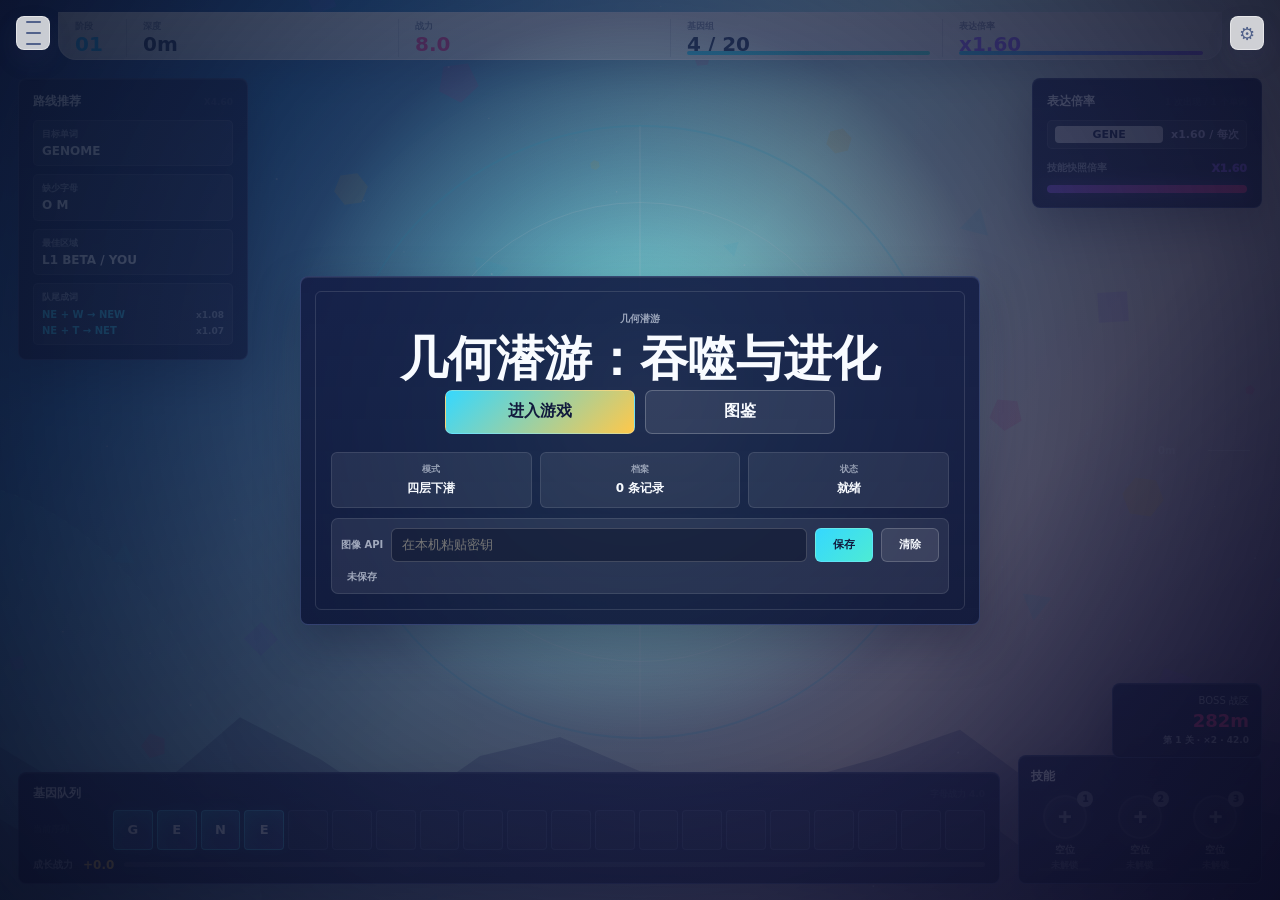
==== commit 9d470384: "Add skill synergy system" ====
--- a/index.html
+++ b/index.html
@@ -149,6 +149,7 @@
         <section class="skill-backpack" id="skillBackpack" aria-label="Skill backpack" aria-hidden="true">
           <header><strong data-i18n="skillBackpack" data-i18n-en="Skill Backpack">Skill Backpack</strong><span data-i18n="selectThree" data-i18n-en="Select up to three skills">Select up to three skills</span></header>
           <div class="equipped-slots" id="equippedSlots"></div>
+          <div class="skill-synergies" id="skillSynergies" aria-live="polite"></div>
           <div class="skill-inventory" id="skillInventory"></div>
         </section>
         <div class="clear-image-panel" id="clearImagePanel" aria-live="polite">
--- a/styles.css
+++ b/styles.css
@@ -1010,6 +1010,27 @@
 .backpack-slot.filled { color: #f8fbff; border-style: solid; border-color: rgba(53, 216, 255, 0.38); }
 .backpack-slot span { display: grid; place-items: center; width: 24px; height: 24px; border-radius: 50%; background: rgba(255, 255, 255, 0.1); font-size: 10px; }
 .backpack-slot strong { overflow: hidden; font-size: 11px; text-overflow: ellipsis; white-space: nowrap; }
+.skill-synergies {
+  display: flex;
+  flex-wrap: wrap;
+  gap: 6px;
+  min-height: 28px;
+}
+.skill-synergies.empty { display: none; }
+.synergy-chip {
+  display: inline-grid;
+  grid-template-columns: auto auto;
+  align-items: center;
+  gap: 7px;
+  min-height: 28px;
+  padding: 5px 8px;
+  border: 1px solid rgba(143, 232, 255, 0.32);
+  border-radius: 6px;
+  color: #f8fbff;
+  background: rgba(101, 229, 255, 0.08);
+}
+.synergy-chip span { color: #8fe8ff; font-size: 9px; font-weight: 950; }
+.synergy-chip strong { font-size: 10px; }
 .skill-inventory {
   display: grid;
   grid-template-columns: repeat(2, minmax(0, 1fr));
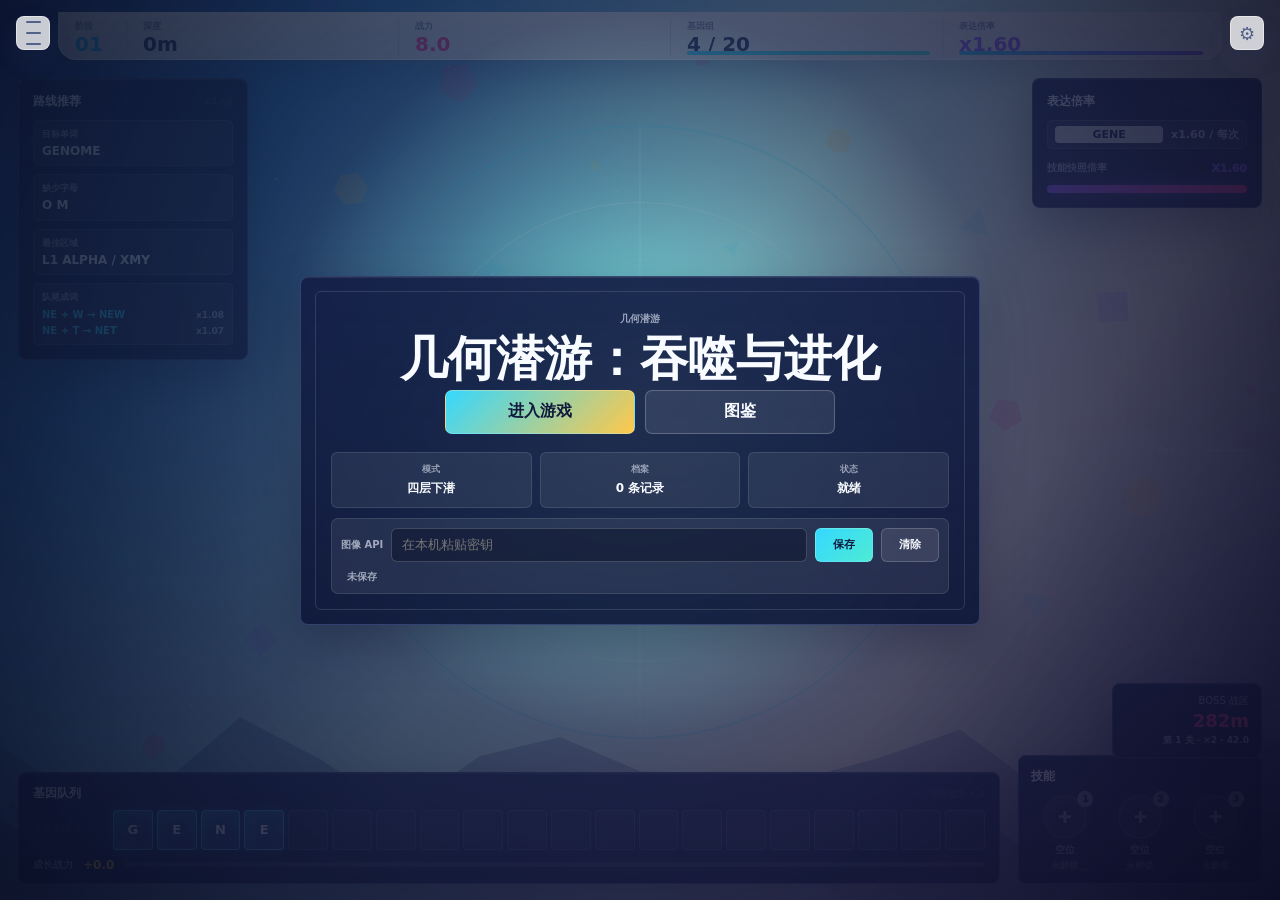
==== commit 468fc865: "Add 100 word-driven skill effects" ====
--- a/index.html
+++ b/index.html
@@ -4,7 +4,7 @@
   <meta charset="utf-8">
   <meta name="viewport" content="width=device-width, initial-scale=1">
   <title>几何潜游：吞噬与进化</title>
-  <link rel="stylesheet" href="styles.css?v=20260726-3">
+  <link rel="stylesheet" href="styles.css?v=20260726-5">
 </head>
 <body>
   <main class="game-shell">
@@ -150,6 +150,10 @@
           <header><strong data-i18n="skillBackpack" data-i18n-en="Skill Backpack">Skill Backpack</strong><span data-i18n="selectThree" data-i18n-en="Select up to three skills">Select up to three skills</span></header>
           <div class="equipped-slots" id="equippedSlots"></div>
           <div class="skill-synergies" id="skillSynergies" aria-live="polite"></div>
+          <section class="skill-effect-summary" id="skillEffectSummary" aria-live="polite" aria-hidden="true">
+            <div class="skill-effect-header"><strong id="skillEffectTitle">Current effects</strong><span id="skillEffectCount"></span></div>
+            <div class="skill-effect-list" id="skillEffectList"></div>
+          </section>
           <div class="skill-inventory" id="skillInventory"></div>
         </section>
         <div class="clear-image-panel" id="clearImagePanel" aria-live="polite">
@@ -213,28 +217,34 @@
   <script src="src/systems/audio.js?v=20260726-3"></script>
   <script src="src/data/common-words.js?v=20260726-3"></script>
   <script src="src/data/skill-word-map.js?v=20260726-3"></script>
-  <script src="src/core/state.js?v=20260726-3"></script>
-  <script src="src/systems/words.js?v=20260726-3"></script>
+  <script src="src/data/skill-effect-traits.js?v=20260726-5"></script>
+  <script src="src/core/state.js?v=20260726-5"></script>
+  <script src="src/systems/words.js?v=20260726-5"></script>
   <script src="src/systems/input.js?v=20260726-3"></script>
   <script src="src/systems/map.js?v=20260726-3"></script>
   <script src="src/systems/recommendations.js?v=20260726-3"></script>
-  <script src="src/systems/enemies.js?v=20260726-3"></script>
+  <script src="src/systems/enemies.js?v=20260726-5"></script>
   <script src="src/systems/genome.js?v=20260726-3"></script>
-  <script src="src/systems/combat.js?v=20260726-3"></script>
+  <script src="src/systems/combat.js?v=20260726-5"></script>
   <script src="src/systems/images.js?v=20260726-3"></script>
-  <script src="src/skills/scan.js?v=20260726-3"></script>
-  <script src="src/skills/dash.js?v=20260726-3"></script>
-  <script src="src/skills/shot.js?v=20260726-3"></script>
-  <script src="src/skills/nova.js?v=20260726-3"></script>
-  <script src="src/skills/guard.js?v=20260726-3"></script>
-  <script src="src/skills/freeze.js?v=20260726-3"></script>
-  <script src="src/skills/growth.js?v=20260726-3"></script>
-  <script src="src/skills/splice.js?v=20260726-3"></script>
-  <script src="src/skills/echo.js?v=20260726-3"></script>
-  <script src="src/skills/corrode.js?v=20260726-3"></script>
-  <script src="src/systems/skills.js?v=20260726-3"></script>
-  <script src="src/ui/hud.js?v=20260726-3"></script>
-  <script src="src/systems/render.js?v=20260726-3"></script>
+  <script src="src/skills/scan.js?v=20260726-5"></script>
+  <script src="src/skills/dash.js?v=20260726-5"></script>
+  <script src="src/skills/shot.js?v=20260726-5"></script>
+  <script src="src/skills/nova.js?v=20260726-5"></script>
+  <script src="src/skills/guard.js?v=20260726-5"></script>
+  <script src="src/skills/freeze.js?v=20260726-5"></script>
+  <script src="src/skills/growth.js?v=20260726-5"></script>
+  <script src="src/skills/splice.js?v=20260726-5"></script>
+  <script src="src/skills/echo.js?v=20260726-5"></script>
+  <script src="src/skills/corrode.js?v=20260726-5"></script>
+  <script src="src/systems/skills.js?v=20260726-5"></script>
+  <script src="src/systems/skill-effects.js?v=20260726-6"></script>
+  <script src="src/skills/effects-wave1.js?v=20260726-5"></script>
+  <script src="src/skills/effects-wave2.js?v=20260726-5"></script>
+  <script src="src/skills/effects-wave3.js?v=20260726-6"></script>
+  <script src="src/skills/effects-wave4.js?v=20260726-6"></script>
+  <script src="src/ui/hud.js?v=20260726-5"></script>
+  <script src="src/systems/render.js?v=20260726-5"></script>
   <script src="src/game.js?v=20260726-3"></script>
 </body>
 </html>
--- a/styles.css
+++ b/styles.css
@@ -508,6 +508,9 @@
   font-weight: 950;
 }
 .ability:disabled { cursor: default; opacity: 0.45; }
+.ability.unsupported { opacity: 0.52; }
+.ability.unsupported .icon { filter: saturate(0.25); box-shadow: none; }
+.ability.unsupported .cooldown { color: rgba(255, 211, 111, 0.82); }
 .ability .icon {
   display: grid;
   place-items: center;
@@ -1008,8 +1011,11 @@
   cursor: pointer;
 }
 .backpack-slot.filled { color: #f8fbff; border-style: solid; border-color: rgba(53, 216, 255, 0.38); }
-.backpack-slot span { display: grid; place-items: center; width: 24px; height: 24px; border-radius: 50%; background: rgba(255, 255, 255, 0.1); font-size: 10px; }
+.backpack-slot > span:first-child { display: grid; place-items: center; width: 24px; height: 24px; border-radius: 50%; background: rgba(255, 255, 255, 0.1); font-size: 10px; }
+.backpack-slot.unsupported { border-color: rgba(255, 211, 111, 0.34); color: rgba(248, 251, 255, 0.68); }
+.backpack-slot-copy { display: grid; gap: 2px; min-width: 0; }
 .backpack-slot strong { overflow: hidden; font-size: 11px; text-overflow: ellipsis; white-space: nowrap; }
+.backpack-slot-copy small { color: #ffd36f; font-size: 9px; }
 .skill-synergies {
   display: flex;
   flex-wrap: wrap;
@@ -1031,6 +1037,84 @@
 }
 .synergy-chip span { color: #8fe8ff; font-size: 9px; font-weight: 950; }
 .synergy-chip strong { font-size: 10px; }
+.skill-effect-summary {
+  display: none;
+  gap: 6px;
+  padding: 8px;
+  border: 1px solid rgba(255, 255, 255, 0.11);
+  border-radius: 7px;
+  background: rgba(255, 255, 255, 0.035);
+}
+.skill-effect-summary.show { display: grid; }
+.skill-effect-header {
+  display: flex;
+  align-items: baseline;
+  justify-content: space-between;
+  gap: 8px;
+}
+.skill-effect-header strong { color: #f8fbff; font-size: 11px; }
+.skill-effect-header span { color: var(--muted); font-size: 10px; }
+.skill-effect-list {
+  display: grid;
+  gap: 7px;
+  max-height: 230px;
+  overflow: auto;
+  padding-right: 2px;
+}
+.skill-effect-group { display: grid; gap: 4px; min-width: 0; }
+.skill-effect-group-heading {
+  color: var(--skill-color, #8fe8ff);
+  font-size: 9px;
+  font-weight: 950;
+  letter-spacing: 0;
+  text-transform: uppercase;
+}
+.skill-effect-group-list {
+  display: grid;
+  grid-template-columns: repeat(auto-fit, minmax(170px, 1fr));
+  gap: 5px;
+}
+.skill-effect-chip {
+  display: grid;
+  grid-template-columns: minmax(0, 1fr) auto;
+  grid-template-rows: auto auto auto;
+  gap: 2px 7px;
+  min-width: 0;
+  padding: 6px 7px;
+  border-left: 2px solid var(--skill-color, #8fe8ff);
+  border-radius: 4px;
+  background: rgba(255, 255, 255, 0.045);
+}
+.skill-effect-chip strong {
+  min-width: 0;
+  color: #f8fbff;
+  font-size: 10px;
+  line-height: 1.2;
+  overflow-wrap: anywhere;
+}
+.skill-effect-chip small {
+  min-width: 0;
+  color: var(--muted);
+  font-size: 9px;
+  line-height: 1.25;
+  overflow-wrap: anywhere;
+}
+.skill-effect-chip b {
+  grid-column: 2;
+  grid-row: 1 / span 2;
+  align-self: center;
+  color: var(--skill-color, #8fe8ff);
+  font-size: 10px;
+  white-space: nowrap;
+}
+.skill-effect-chip p {
+  grid-column: 1 / -1;
+  margin: 3px 0 0;
+  color: rgba(237, 244, 255, 0.74);
+  font-size: 9px;
+  line-height: 1.35;
+  overflow-wrap: anywhere;
+}
 .skill-inventory {
   display: grid;
   grid-template-columns: repeat(2, minmax(0, 1fr));
@@ -1052,11 +1136,14 @@
 }
 .inventory-skill.locked { opacity: 0.42; cursor: default; }
 .inventory-skill.equipped { border-color: var(--skill-color); background: rgba(53, 216, 255, 0.1); }
+.inventory-skill.unsupported { border-color: rgba(255, 211, 111, 0.28); background: rgba(255, 211, 111, 0.045); }
+.inventory-skill.unsupported .inventory-icon { filter: saturate(0.25); opacity: 0.62; }
 .inventory-icon { display: grid; place-items: center; width: 38px; height: 38px; border-radius: 50%; color: #111a3d; background: var(--skill-color); font-weight: 950; }
 .inventory-copy { display: grid; gap: 3px; min-width: 0; }
 .inventory-copy strong { font-size: 12px; }
-.inventory-copy small { overflow: hidden; color: var(--muted); font-size: 10px; text-overflow: ellipsis; white-space: nowrap; }
+.inventory-copy small { color: var(--muted); font-size: 10px; line-height: 1.3; overflow-wrap: anywhere; }
 .inventory-state { color: var(--skill-color); font-size: 9px; font-weight: 950; text-transform: uppercase; }
+.inventory-skill.unsupported .inventory-state { color: #ffd36f; }
 .clear-image-panel {
   display: none;
   grid-template-columns: 104px 1fr;
@@ -1188,6 +1275,8 @@
   .start-card h1 { font-size: 38px; }
   .start-actions, .start-readout { grid-template-columns: 1fr; }
   .skill-inventory { grid-template-columns: 1fr; }
+  .skill-effect-list { max-height: 185px; }
+  .skill-effect-group-list { grid-template-columns: 1fr; }
   .image-key-panel { grid-template-columns: 1fr 1fr; }
   .image-key-panel label, .image-key-panel input, .image-key-panel span { grid-column: 1 / -1; }
   .clear-image-panel { grid-template-columns: 1fr; text-align: center; }
